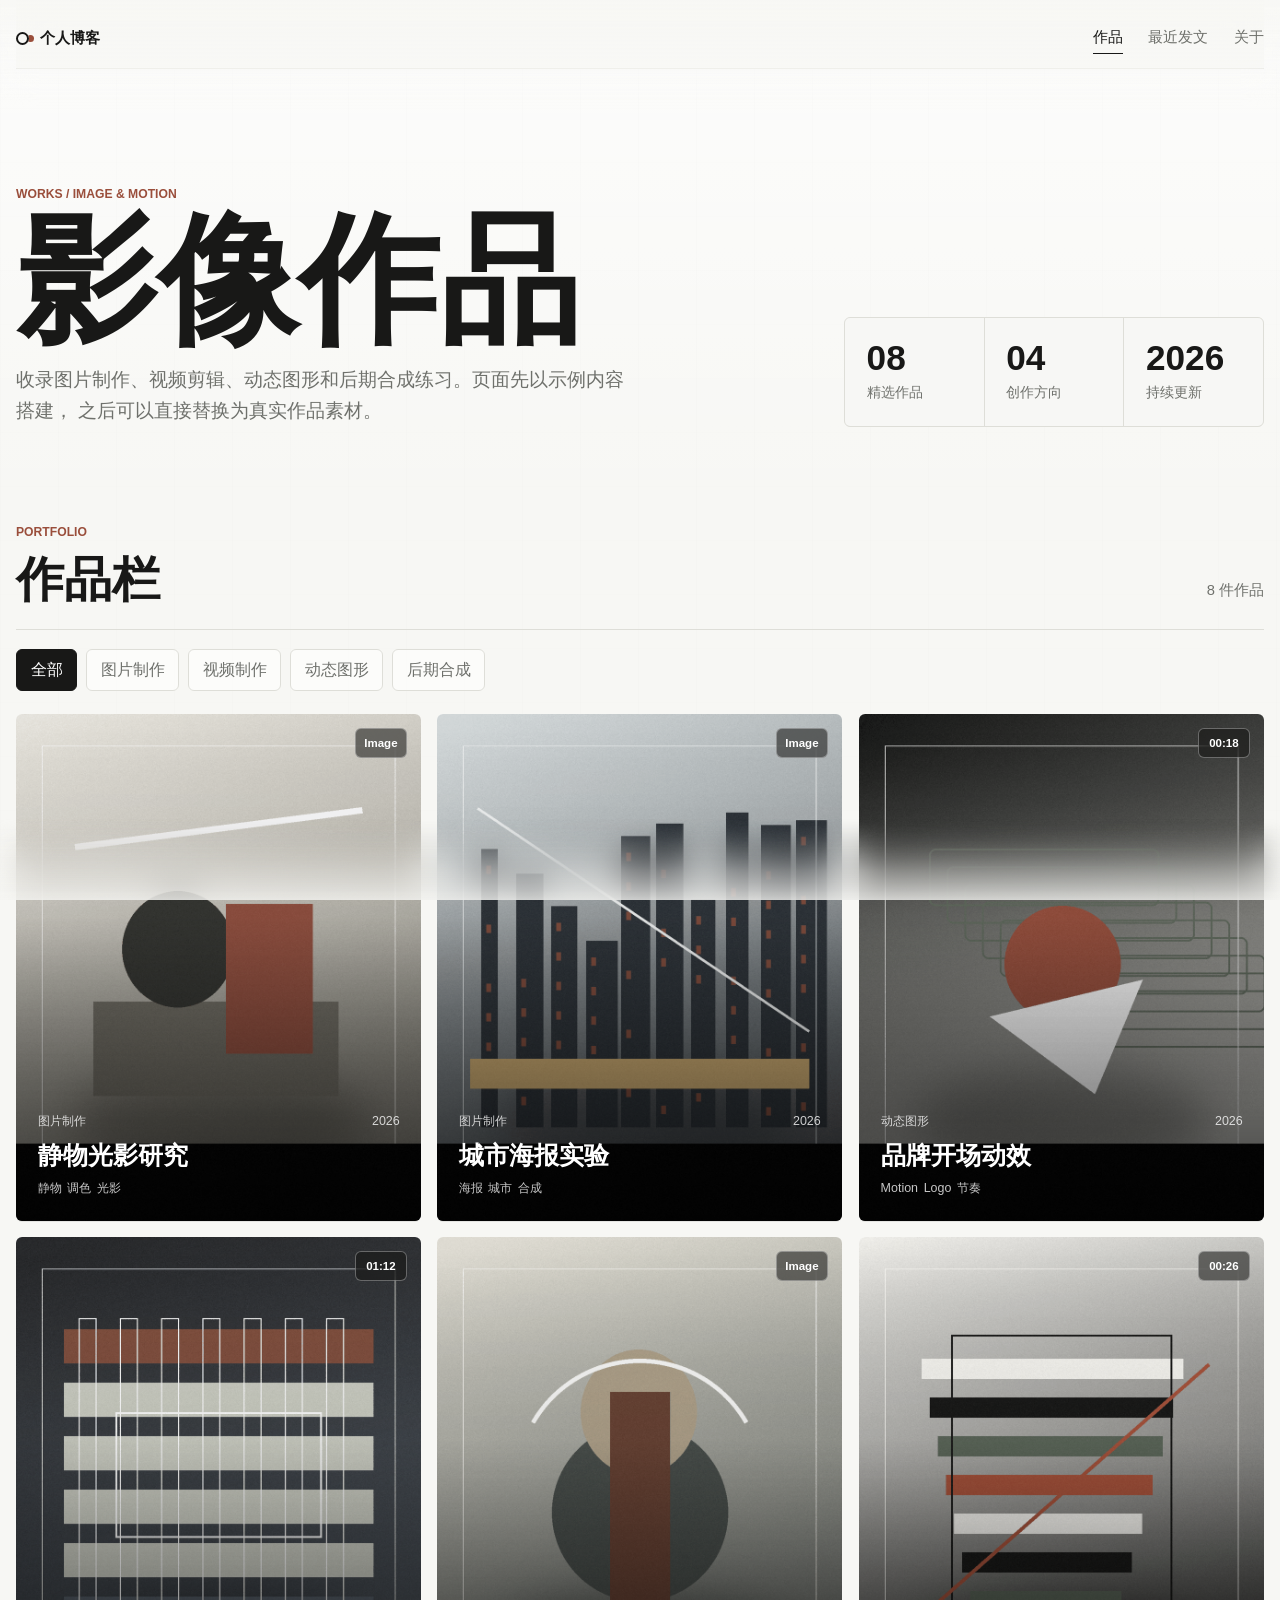
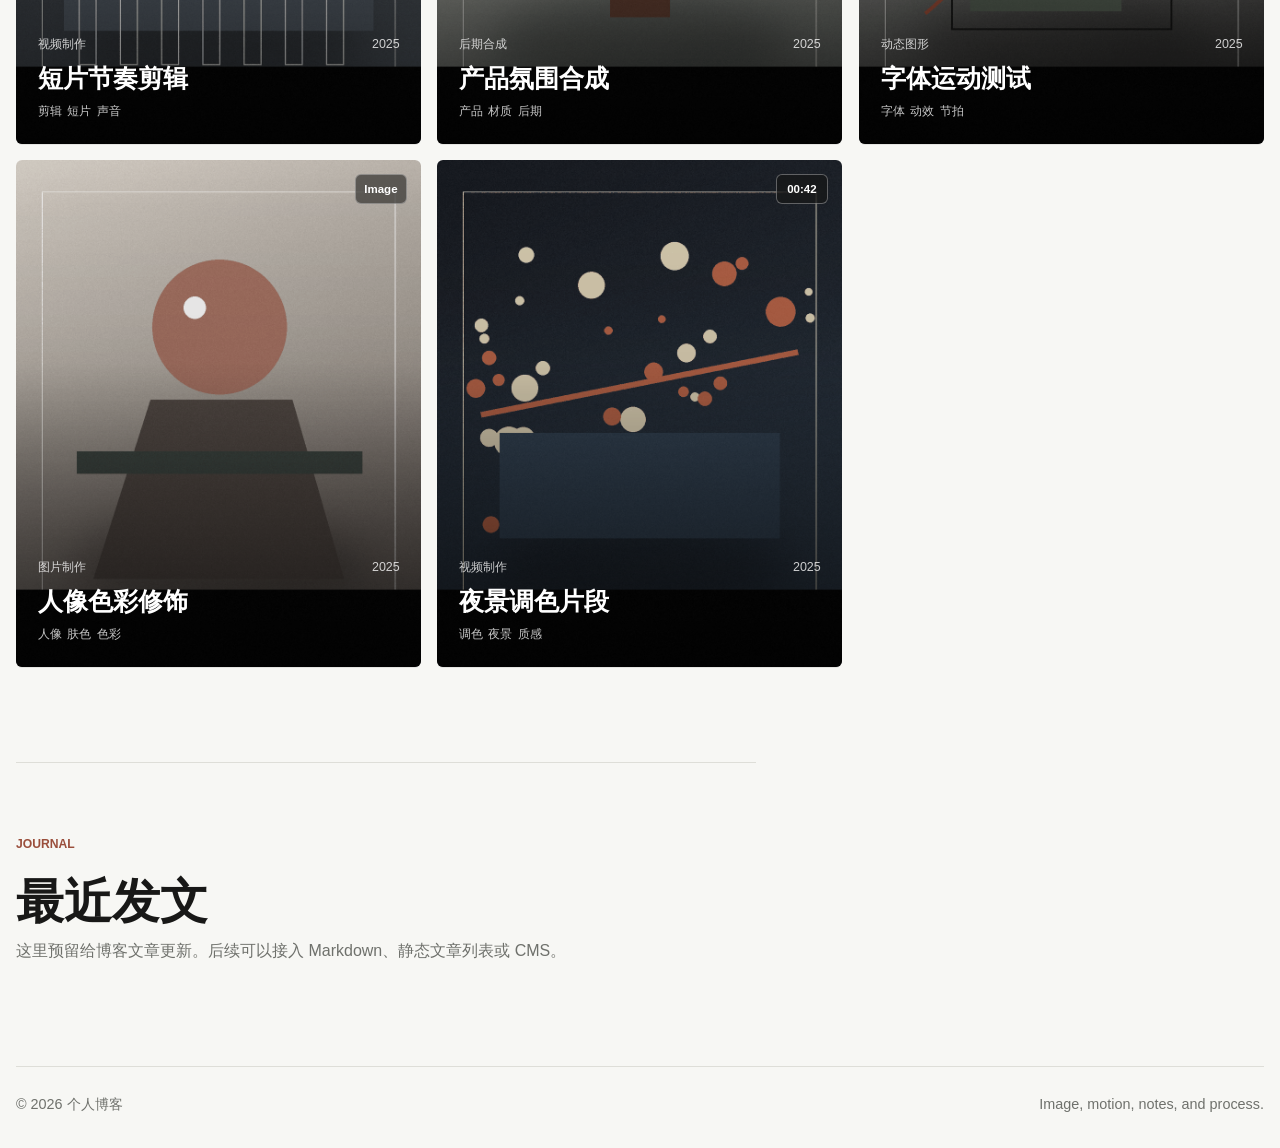
==== index.html @ 718652bf "Add files via upload Initial personal portfolio page" ====
<!doctype html>
<html lang="zh-CN">
  <head>
    <meta charset="utf-8">
    <meta name="viewport" content="width=device-width, initial-scale=1">
    <title>影像作品 | 个人博客</title>
    <meta
      name="description"
      content="个人博客作品栏，展示图片制作、视频制作、动态图形和后期合成作品。"
    >
    <link rel="icon" href="assets/favicon.png" type="image/png">
    <link rel="stylesheet" href="styles.css">
  </head>
  <body>
    <div class="texture-layer" aria-hidden="true"></div>
    <div class="gradual-blur gradual-blur-top" aria-hidden="true"></div>
    <div class="gradual-blur gradual-blur-bottom" aria-hidden="true"></div>

    <a class="skip-link" href="#works">跳到作品列表</a>

    <header class="site-header reveal">
      <a class="brand" href="#" aria-label="个人博客首页">
        <span class="brand-mark" aria-hidden="true"></span>
        <span>个人博客</span>
      </a>
      <nav class="site-nav" aria-label="主导航">
        <a href="#works" aria-current="page">作品</a>
        <a href="#recent">最近发文</a>
        <a href="#about">关于</a>
      </nav>
    </header>

    <main>
      <section class="intro reveal" aria-labelledby="page-title">
        <div class="intro-copy">
          <p class="eyebrow">Works / Image & Motion</p>
          <h1 id="page-title">影像作品</h1>
          <p class="intro-text">
            收录图片制作、视频剪辑、动态图形和后期合成练习。页面先以示例内容搭建，
            之后可以直接替换为真实作品素材。
          </p>
        </div>
        <dl class="intro-stats" aria-label="作品概览">
          <div>
            <dt>08</dt>
            <dd>精选作品</dd>
          </div>
          <div>
            <dt>04</dt>
            <dd>创作方向</dd>
          </div>
          <div>
            <dt>2026</dt>
            <dd>持续更新</dd>
          </div>
        </dl>
      </section>

      <section class="work-section reveal" aria-labelledby="work-section-title">
        <div class="section-head">
          <div>
            <p class="section-kicker">Portfolio</p>
            <h2 id="work-section-title">作品栏</h2>
          </div>
          <p id="result-count" class="result-count" aria-live="polite"></p>
        </div>

        <div class="filter-bar" id="filters" aria-label="作品分类"></div>

        <div class="works-grid" id="works" aria-label="作品列表"></div>
      </section>

      <section class="journal-preview reveal" id="recent" aria-labelledby="recent-title">
        <p class="section-kicker">Journal</p>
        <h2 id="recent-title">最近发文</h2>
        <p>这里预留给博客文章更新。后续可以接入 Markdown、静态文章列表或 CMS。</p>
      </section>
    </main>

    <footer class="site-footer reveal" id="about">
      <p>© 2026 个人博客</p>
      <p>Image, motion, notes, and process.</p>
    </footer>

    <div
      class="lightbox"
      id="lightbox"
      role="dialog"
      aria-modal="true"
      aria-labelledby="lightbox-title"
      hidden
    >
      <button class="icon-button lightbox-close" type="button" aria-label="关闭预览">
        <span aria-hidden="true">&times;</span>
      </button>
      <button class="icon-button lightbox-nav lightbox-prev" type="button" aria-label="上一件作品">
        <span aria-hidden="true">&#8249;</span>
      </button>
      <button class="icon-button lightbox-nav lightbox-next" type="button" aria-label="下一件作品">
        <span aria-hidden="true">&#8250;</span>
      </button>

      <div class="lightbox-panel" role="document">
        <div class="lightbox-media" id="lightbox-media"></div>
        <aside class="lightbox-details">
          <p class="lightbox-meta" id="lightbox-meta"></p>
          <h2 id="lightbox-title"></h2>
          <p id="lightbox-description"></p>
          <ul class="tag-list" id="lightbox-tags" aria-label="作品标签"></ul>
        </aside>
      </div>
    </div>

    <script src="script.js"></script>
  </body>
</html>
---- styles.css ----
:root {
  color-scheme: light;
  --bg: #f7f7f4;
  --surface: #ffffff;
  --ink: #181817;
  --muted: #6f716c;
  --line: #deded8;
  --accent: #9a4e3b;
  --accent-strong: #633526;
  --moss: #596556;
  --shadow: 0 24px 70px rgba(24, 24, 23, 0.14);
  --radius: 6px;
  --max-width: 1380px;
}

* {
  box-sizing: border-box;
}

html {
  scroll-behavior: smooth;
}

body {
  position: relative;
  min-width: 320px;
  margin: 0;
  background:
    linear-gradient(180deg, rgba(255, 255, 255, 0.72), rgba(255, 255, 255, 0) 32rem),
    var(--bg);
  color: var(--ink);
  font-family:
    "Inter", "Noto Sans SC", "PingFang SC", "Microsoft YaHei", Arial, sans-serif;
  font-size: 16px;
  line-height: 1.6;
  text-rendering: optimizeLegibility;
}

body.is-locked {
  overflow: hidden;
}

.texture-layer,
.gradual-blur {
  position: fixed;
  pointer-events: none;
}

.texture-layer {
  inset: 0;
  z-index: -1;
  opacity: 0.34;
  background:
    repeating-linear-gradient(90deg, rgba(24, 24, 23, 0.025) 0 1px, transparent 1px 58px),
    repeating-linear-gradient(180deg, rgba(24, 24, 23, 0.018) 0 1px, transparent 1px 54px);
}

.gradual-blur {
  left: 0;
  right: 0;
  z-index: 20;
  height: clamp(4rem, 12vh, 8rem);
  backdrop-filter: blur(16px) saturate(1.04);
}

.gradual-blur-top {
  top: 0;
  background: linear-gradient(180deg, rgba(247, 247, 244, 0.88), rgba(247, 247, 244, 0));
  -webkit-mask-image: linear-gradient(180deg, #000 0%, rgba(0, 0, 0, 0.92) 34%, transparent 100%);
  mask-image: linear-gradient(180deg, #000 0%, rgba(0, 0, 0, 0.92) 34%, transparent 100%);
}

.gradual-blur-bottom {
  bottom: 0;
  height: clamp(3rem, 9vh, 6rem);
  background: linear-gradient(0deg, rgba(247, 247, 244, 0.78), rgba(247, 247, 244, 0));
  -webkit-mask-image: linear-gradient(0deg, #000 0%, rgba(0, 0, 0, 0.76) 35%, transparent 100%);
  mask-image: linear-gradient(0deg, #000 0%, rgba(0, 0, 0, 0.76) 35%, transparent 100%);
}

img,
video {
  display: block;
  max-width: 100%;
}

button,
a {
  color: inherit;
}

button {
  font: inherit;
}

.skip-link {
  position: fixed;
  top: 1rem;
  left: 1rem;
  z-index: 30;
  padding: 0.5rem 0.75rem;
  background: var(--ink);
  color: #fff;
  text-decoration: none;
  transform: translateY(-140%);
  transition: transform 160ms ease;
}

.skip-link:focus {
  transform: translateY(0);
}

.site-header {
  position: sticky;
  top: 0;
  z-index: 25;
  display: flex;
  align-items: center;
  justify-content: space-between;
  width: min(100% - 32px, var(--max-width));
  margin: 0 auto;
  padding: 26px 0 18px;
  background: linear-gradient(180deg, rgba(247, 247, 244, 0.92), rgba(247, 247, 244, 0.72));
  backdrop-filter: blur(18px);
}

.brand,
.site-nav {
  display: flex;
  align-items: center;
}

.brand {
  gap: 0.7rem;
  color: var(--ink);
  font-size: 0.95rem;
  font-weight: 700;
  text-decoration: none;
}

.brand-mark {
  width: 13px;
  height: 13px;
  border: 2px solid var(--ink);
  border-radius: 50%;
  box-shadow: 8px 0 0 -3px var(--accent);
  animation: markPulse 5.5s ease-in-out infinite;
}

.site-nav {
  gap: clamp(0.7rem, 2vw, 1.6rem);
  color: var(--muted);
  font-size: 0.92rem;
}

.site-nav a {
  position: relative;
  text-decoration: none;
}

.site-nav a::after {
  position: absolute;
  right: 0;
  bottom: -0.28rem;
  left: 0;
  height: 1px;
  background: currentColor;
  content: "";
  opacity: 0;
  transform: scaleX(0.35);
  transition:
    opacity 160ms ease,
    transform 160ms ease;
}

.site-nav a:hover,
.site-nav a:focus-visible,
.site-nav a[aria-current="page"] {
  color: var(--ink);
}

.site-nav a:hover::after,
.site-nav a:focus-visible::after,
.site-nav a[aria-current="page"]::after {
  opacity: 1;
  transform: scaleX(1);
}

main {
  width: min(100% - 32px, var(--max-width));
  margin: 0 auto;
}

.intro {
  display: grid;
  grid-template-columns: minmax(0, 1fr) minmax(280px, 420px);
  gap: clamp(2rem, 6vw, 7rem);
  align-items: end;
  min-height: 34vh;
  padding: clamp(2.6rem, 9vw, 8rem) 0 clamp(2.4rem, 6vw, 5rem);
  border-top: 1px solid var(--line);
}

.intro-copy {
  transform: translateZ(0);
}

.intro h1 {
  animation: titleSettle 900ms cubic-bezier(0.2, 0.8, 0.2, 1) both;
}

.eyebrow,
.section-kicker {
  margin: 0 0 0.65rem;
  color: var(--accent);
  font-size: 0.76rem;
  font-weight: 800;
  letter-spacing: 0;
  text-transform: uppercase;
}

h1,
h2,
p {
  margin-top: 0;
}

h1 {
  max-width: 10ch;
  margin-bottom: 1rem;
  font-family:
    "Noto Serif SC", "Songti SC", "SimSun", Georgia, serif;
  font-size: clamp(3.8rem, 11vw, 9rem);
  font-weight: 600;
  line-height: 0.96;
  letter-spacing: 0;
}

h2 {
  margin-bottom: 0;
  font-size: clamp(1.65rem, 4vw, 3rem);
  font-weight: 650;
  line-height: 1.12;
  letter-spacing: 0;
}

.intro-text {
  max-width: 58ch;
  margin-bottom: 0;
  color: var(--muted);
  font-size: clamp(1rem, 1.6vw, 1.2rem);
}

.intro-stats {
  display: grid;
  grid-template-columns: repeat(3, minmax(0, 1fr));
  gap: 1px;
  margin: 0;
  overflow: hidden;
  border: 1px solid var(--line);
  border-radius: var(--radius);
  background: var(--line);
}

.intro-stats div {
  min-width: 0;
  padding: clamp(1rem, 2vw, 1.35rem);
  background: rgba(255, 255, 255, 0.76);
}

.intro-stats dt {
  color: var(--ink);
  font-size: clamp(1.45rem, 3vw, 2.2rem);
  font-weight: 720;
  line-height: 1;
}

.intro-stats dd {
  margin: 0.45rem 0 0;
  color: var(--muted);
  font-size: 0.86rem;
  white-space: nowrap;
}

.work-section {
  padding: 1.2rem 0 clamp(3rem, 8vw, 6rem);
}

.section-head {
  display: flex;
  align-items: end;
  justify-content: space-between;
  gap: 1.5rem;
  padding-bottom: 1.4rem;
  border-bottom: 1px solid var(--line);
}

.result-count {
  margin-bottom: 0.25rem;
  color: var(--muted);
  font-size: 0.92rem;
  white-space: nowrap;
}

.filter-bar {
  display: flex;
  flex-wrap: wrap;
  gap: 0.55rem;
  padding: 1.2rem 0 1.45rem;
}

.filter-button {
  min-height: 2.55rem;
  padding: 0.45rem 0.85rem;
  border: 1px solid var(--line);
  border-radius: var(--radius);
  background: rgba(255, 255, 255, 0.56);
  color: var(--muted);
  cursor: pointer;
  transition:
    background-color 160ms ease,
    border-color 160ms ease,
    color 160ms ease,
    transform 160ms ease,
    box-shadow 160ms ease;
}

.filter-button:hover,
.filter-button:focus-visible {
  border-color: rgba(154, 78, 59, 0.42);
  color: var(--ink);
  transform: translateY(-1px);
  box-shadow: 0 10px 24px rgba(24, 24, 23, 0.06);
}

.filter-button[aria-pressed="true"] {
  border-color: var(--ink);
  background: var(--ink);
  color: #fff;
}

.works-grid {
  display: grid;
  grid-template-columns: 1fr;
  gap: 16px;
}

.works-grid.is-filtering .work-card {
  animation: filterPulse 260ms ease both;
}

.work-card {
  position: relative;
  display: grid;
  min-width: 0;
  padding: 0;
  overflow: hidden;
  border: 0;
  border-radius: var(--radius);
  background: var(--surface);
  color: #fff;
  cursor: pointer;
  isolation: isolate;
  aspect-ratio: 4 / 5;
  box-shadow: 0 1px 0 rgba(24, 24, 23, 0.08);
  transform:
    perspective(1000px)
    rotateX(var(--tilt-x, 0deg))
    rotateY(var(--tilt-y, 0deg))
    translateY(var(--lift, 0));
  transform-style: preserve-3d;
  transition:
    box-shadow 240ms ease,
    transform 240ms ease,
    opacity 320ms ease,
    filter 320ms ease;
  will-change: transform;
}

.work-card::before {
  position: absolute;
  inset: 0;
  z-index: 2;
  background: radial-gradient(
    circle at var(--mx, 50%) var(--my, 50%),
    rgba(255, 255, 255, 0.32),
    rgba(255, 255, 255, 0.08) 18%,
    rgba(255, 255, 255, 0) 42%
  );
  content: "";
  opacity: 0;
  transition: opacity 180ms ease;
}

.work-card::after {
  position: absolute;
  inset: 0;
  z-index: 2;
  background:
    linear-gradient(180deg, rgba(0, 0, 0, 0) 40%, rgba(0, 0, 0, 0.74) 100%),
    linear-gradient(0deg, rgba(0, 0, 0, 0.16), rgba(0, 0, 0, 0));
  content: "";
  opacity: 0.82;
  transition: opacity 180ms ease;
}

.work-card img {
  width: 100%;
  height: 100%;
  object-fit: cover;
  transform: scale(1);
  transition: transform 420ms ease;
}

.work-card:hover img,
.work-card:focus-visible img {
  transform: scale(1.045);
}

.work-card:hover,
.work-card:focus-visible {
  --lift: -4px;
  box-shadow: 0 22px 54px rgba(24, 24, 23, 0.18);
}

.work-card:hover::before,
.work-card:focus-visible::before {
  opacity: 1;
}

.work-card:hover::after,
.work-card:focus-visible::after {
  opacity: 0.96;
}

.card-content {
  position: absolute;
  right: 0;
  bottom: 0;
  left: 0;
  z-index: 3;
  display: grid;
  gap: 0.55rem;
  padding: clamp(1rem, 2vw, 1.35rem);
  text-align: left;
  transform: translateZ(46px);
}

.card-row {
  display: flex;
  align-items: center;
  justify-content: space-between;
  gap: 0.75rem;
  color: rgba(255, 255, 255, 0.78);
  font-size: 0.78rem;
}

.card-title {
  margin: 0;
  font-size: clamp(1.18rem, 2vw, 1.55rem);
  font-weight: 700;
  line-height: 1.18;
}

.card-tags {
  display: flex;
  flex-wrap: wrap;
  gap: 0.35rem;
  margin: 0;
  padding: 0;
  color: rgba(255, 255, 255, 0.78);
  font-size: 0.78rem;
  list-style: none;
}

.media-badge {
  position: absolute;
  top: 0.9rem;
  right: 0.9rem;
  z-index: 4;
  min-width: 3.25rem;
  padding: 0.28rem 0.48rem;
  border: 1px solid rgba(255, 255, 255, 0.32);
  border-radius: var(--radius);
  background: rgba(20, 20, 18, 0.56);
  color: #fff;
  font-size: 0.72rem;
  font-weight: 700;
  text-align: center;
  backdrop-filter: blur(12px);
  transform: translateZ(60px);
}

.journal-preview {
  display: grid;
  gap: 0.6rem;
  max-width: 740px;
  padding: clamp(2.4rem, 6vw, 4.5rem) 0 clamp(3.2rem, 8vw, 7rem);
  border-top: 1px solid var(--line);
}

.journal-preview p:last-child {
  margin-bottom: 0;
  color: var(--muted);
}

.site-footer {
  display: flex;
  justify-content: space-between;
  gap: 1rem;
  width: min(100% - 32px, var(--max-width));
  margin: 0 auto;
  padding: 1.6rem 0 2rem;
  border-top: 1px solid var(--line);
  color: var(--muted);
  font-size: 0.9rem;
}

.site-footer p {
  margin-bottom: 0;
}

.lightbox {
  position: fixed;
  inset: 0;
  z-index: 50;
  display: grid;
  place-items: center;
  padding: clamp(0.8rem, 3vw, 2rem);
  background: rgba(10, 10, 9, 0.82);
  backdrop-filter: blur(18px);
  animation: lightboxFade 220ms ease both;
}

.lightbox[hidden] {
  display: none;
}

.lightbox-panel {
  display: grid;
  grid-template-columns: minmax(0, 1fr) minmax(280px, 360px);
  width: min(100%, 1180px);
  max-height: min(760px, calc(100vh - 4rem));
  overflow: hidden;
  border-radius: var(--radius);
  background: #10100f;
  box-shadow: var(--shadow);
  animation: lightboxPanel 320ms cubic-bezier(0.2, 0.8, 0.2, 1) both;
}

.lightbox-media {
  position: relative;
  display: grid;
  min-height: 360px;
  background: #050505;
}

.lightbox-media img,
.lightbox-media video {
  width: 100%;
  height: 100%;
  max-height: min(760px, calc(100vh - 4rem));
  object-fit: contain;
}

.video-placeholder {
  position: relative;
  display: grid;
}

.video-placeholder img {
  filter: saturate(0.82) brightness(0.75);
}

.video-placeholder span {
  position: absolute;
  left: 50%;
  top: 50%;
  z-index: 2;
  min-width: min(82%, 18rem);
  padding: 0.8rem 1rem;
  border: 1px solid rgba(255, 255, 255, 0.24);
  border-radius: var(--radius);
  background: rgba(10, 10, 9, 0.72);
  color: #fff;
  font-weight: 700;
  text-align: center;
  transform: translate(-50%, -50%);
  backdrop-filter: blur(14px);
}

.lightbox-details {
  display: flex;
  flex-direction: column;
  justify-content: end;
  min-width: 0;
  padding: clamp(1.3rem, 3vw, 2rem);
  background: #f5f4ef;
  color: var(--ink);
}

.lightbox-meta {
  margin-bottom: 0.75rem;
  color: var(--accent);
  font-size: 0.78rem;
  font-weight: 800;
  text-transform: uppercase;
}

.lightbox-details h2 {
  margin-bottom: 1rem;
  font-size: clamp(1.7rem, 4vw, 2.8rem);
}

.lightbox-details p {
  color: var(--muted);
}

.tag-list {
  display: flex;
  flex-wrap: wrap;
  gap: 0.45rem;
  margin: 1.2rem 0 0;
  padding: 0;
  list-style: none;
}

.tag-list li {
  padding: 0.28rem 0.5rem;
  border: 1px solid var(--line);
  border-radius: var(--radius);
  color: var(--moss);
  font-size: 0.78rem;
  font-weight: 700;
}

.icon-button {
  position: absolute;
  z-index: 60;
  display: grid;
  place-items: center;
  width: 2.75rem;
  height: 2.75rem;
  border: 1px solid rgba(255, 255, 255, 0.24);
  border-radius: 50%;
  background: rgba(255, 255, 255, 0.12);
  color: #fff;
  cursor: pointer;
  line-height: 1;
  backdrop-filter: blur(14px);
  transition:
    background-color 160ms ease,
    transform 160ms ease;
}

.icon-button:hover,
.icon-button:focus-visible {
  background: rgba(255, 255, 255, 0.22);
  transform: translateY(-1px);
}

.lightbox-close {
  top: clamp(0.8rem, 3vw, 2rem);
  right: clamp(0.8rem, 3vw, 2rem);
  font-size: 1.5rem;
}

.lightbox-nav {
  top: 50%;
  font-size: 2rem;
  transform: translateY(-50%);
}

.lightbox-nav:hover,
.lightbox-nav:focus-visible {
  transform: translateY(calc(-50% - 1px));
}

.lightbox-prev {
  left: clamp(0.8rem, 3vw, 2rem);
}

.lightbox-next {
  right: clamp(0.8rem, 3vw, 2rem);
}

:focus-visible {
  outline: 2px solid var(--accent);
  outline-offset: 3px;
}

body.animations-ready .reveal {
  opacity: 0;
  filter: blur(14px);
  transform: translateY(26px);
  transition:
    opacity 700ms ease,
    filter 700ms ease,
    transform 700ms cubic-bezier(0.2, 0.8, 0.2, 1);
}

body.animations-ready .reveal.is-visible {
  opacity: 1;
  filter: blur(0);
  transform: translateY(0);
}

.work-card.is-visible {
  animation: cardReveal 560ms cubic-bezier(0.2, 0.8, 0.2, 1) both;
  animation-delay: calc(var(--order, 0) * 55ms);
}

@keyframes markPulse {
  0%,
  100% {
    box-shadow: 8px 0 0 -3px var(--accent);
  }

  50% {
    box-shadow: 8px 0 0 -2px var(--accent), 0 0 0 7px rgba(154, 78, 59, 0.08);
  }
}

@keyframes titleSettle {
  from {
    opacity: 0;
    filter: blur(12px);
    transform: translateY(18px);
  }

  to {
    opacity: 1;
    filter: blur(0);
    transform: translateY(0);
  }
}

@keyframes cardReveal {
  from {
    opacity: 0;
    filter: blur(12px);
  }

  to {
    opacity: 1;
    filter: blur(0);
  }
}

@keyframes filterPulse {
  from {
    opacity: 0;
    filter: blur(10px);
  }

  to {
    opacity: 1;
    filter: blur(0);
  }
}

@keyframes lightboxFade {
  from {
    opacity: 0;
  }

  to {
    opacity: 1;
  }
}

@keyframes lightboxPanel {
  from {
    opacity: 0;
    filter: blur(16px);
    transform: translateY(18px) scale(0.985);
  }

  to {
    opacity: 1;
    filter: blur(0);
    transform: translateY(0) scale(1);
  }
}

@media (min-width: 720px) {
  .works-grid {
    grid-template-columns: repeat(2, minmax(0, 1fr));
  }
}

@media (min-width: 1080px) {
  .works-grid {
    grid-template-columns: repeat(3, minmax(0, 1fr));
  }
}

@media (min-width: 1320px) {
  .works-grid {
    grid-template-columns: repeat(4, minmax(0, 1fr));
  }
}

@media (max-width: 860px) {
  .site-header,
  .site-footer {
    align-items: flex-start;
    flex-direction: column;
  }

  .intro {
    grid-template-columns: 1fr;
    min-height: 0;
  }

  .intro-stats {
    max-width: 100%;
  }

  .section-head {
    align-items: flex-start;
    flex-direction: column;
  }

  .result-count {
    white-space: normal;
  }

  .lightbox-panel {
    grid-template-columns: 1fr;
    max-height: calc(100vh - 5rem);
    overflow: auto;
  }

  .lightbox-media {
    min-height: 280px;
    max-height: 55vh;
  }

  .lightbox-media img,
  .lightbox-media video {
    max-height: 55vh;
  }

  .lightbox-details {
    justify-content: start;
  }

  .lightbox-nav {
    top: auto;
    bottom: 1rem;
    transform: none;
  }

  .lightbox-nav:hover,
  .lightbox-nav:focus-visible {
    transform: translateY(-1px);
  }
}

@media (max-width: 540px) {
  .site-header {
    gap: 1rem;
    padding-top: 18px;
  }

  .site-nav {
    width: 100%;
    justify-content: space-between;
  }

  .intro {
    padding-top: 2rem;
  }

  h1 {
    font-size: clamp(3.15rem, 19vw, 4.6rem);
  }

  .intro-stats {
    grid-template-columns: 1fr;
  }

  .intro-stats dd {
    white-space: normal;
  }

  .filter-button {
    flex: 1 1 calc(50% - 0.55rem);
  }

  .card-title {
    font-size: 1.25rem;
  }

  .lightbox {
    padding: 0.7rem;
  }

  .lightbox-close {
    top: 0.7rem;
    right: 0.7rem;
  }

  .icon-button {
    width: 2.45rem;
    height: 2.45rem;
  }
}

@media (prefers-reduced-motion: reduce) {
  *,
  *::before,
  *::after {
    scroll-behavior: auto !important;
    transition-duration: 0.01ms !important;
    animation-duration: 0.01ms !important;
    animation-iteration-count: 1 !important;
  }
}
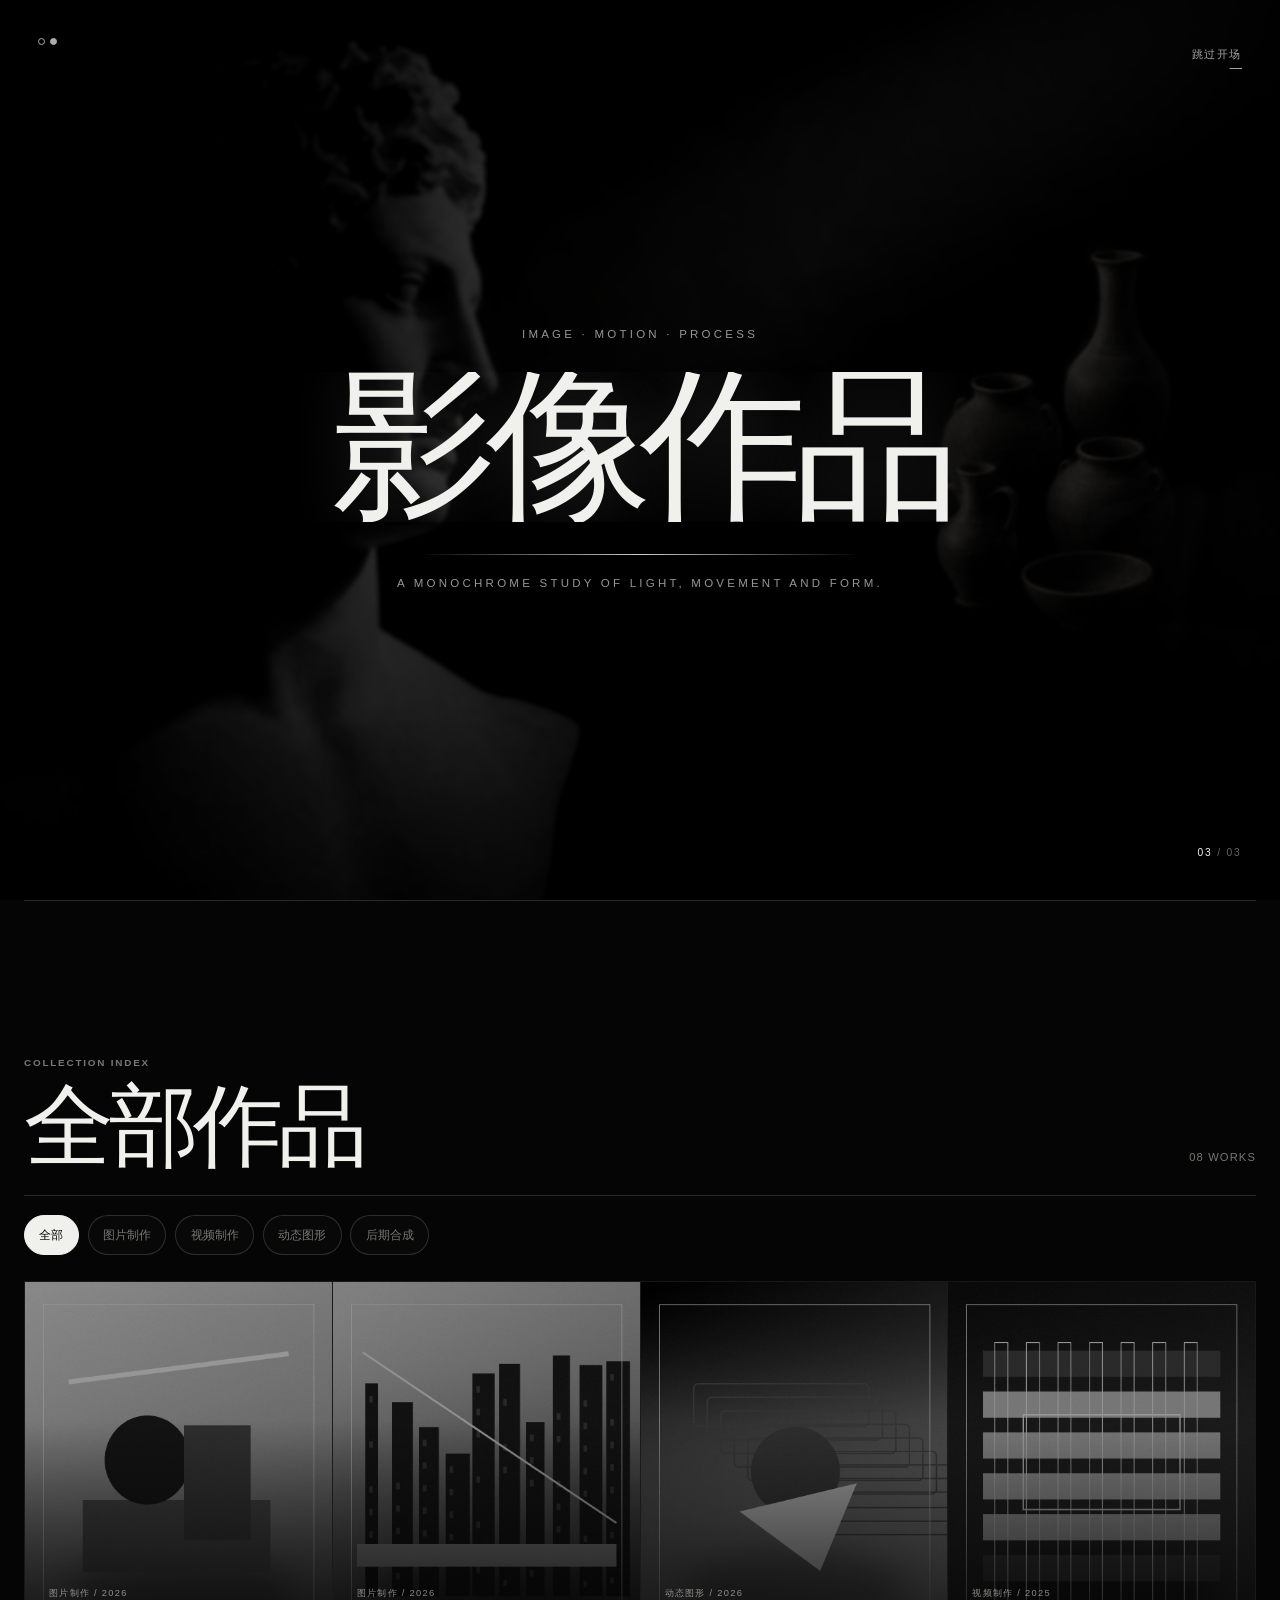
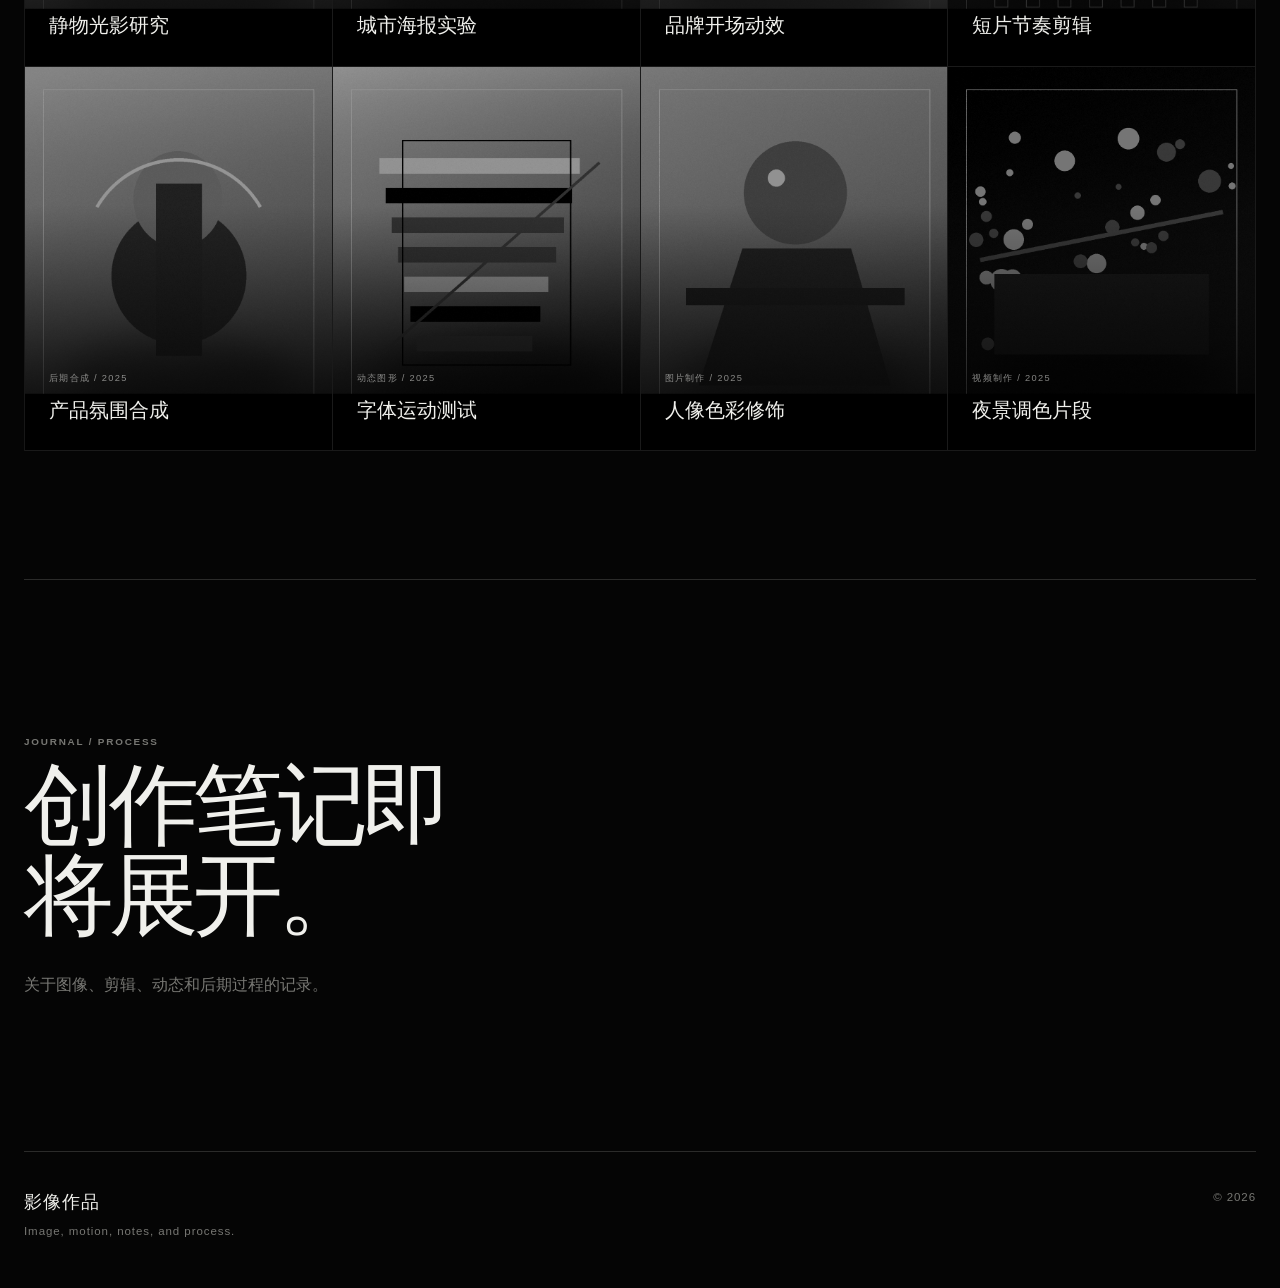
==== commit f72df113: "Update personal portfolio experience" ====
--- a/index.html
+++ b/index.html
@@ -3,83 +3,103 @@
   <head>
     <meta charset="utf-8">
     <meta name="viewport" content="width=device-width, initial-scale=1">
-    <title>影像作品 | 个人博客</title>
+    <meta name="theme-color" content="#050505">
+    <title>影像作品 | 黑白光影画廊</title>
     <meta
       name="description"
-      content="个人博客作品栏，展示图片制作、视频制作、动态图形和后期合成作品。"
+      content="个人影像作品画廊，展示图片制作、视频制作、动态图形和后期合成作品。"
     >
     <link rel="icon" href="assets/favicon.png" type="image/png">
-    <link rel="stylesheet" href="styles.css">
+    <link rel="stylesheet" href="styles.css?v=20260629g">
   </head>
-  <body>
-    <div class="texture-layer" aria-hidden="true"></div>
-    <div class="gradual-blur gradual-blur-top" aria-hidden="true"></div>
-    <div class="gradual-blur gradual-blur-bottom" aria-hidden="true"></div>
+  <body class="intro-running">
+    <a class="skip-link" href="#gallery">跳到作品画廊</a>
 
-    <a class="skip-link" href="#works">跳到作品列表</a>
+    <canvas class="light-field" id="light-canvas" aria-hidden="true"></canvas>
+    <div class="light-fallback" aria-hidden="true"></div>
+    <div class="vignette" aria-hidden="true"></div>
+    <div class="film-grain" aria-hidden="true"></div>
 
-    <header class="site-header reveal">
-      <a class="brand" href="#" aria-label="个人博客首页">
-        <span class="brand-mark" aria-hidden="true"></span>
-        <span>个人博客</span>
+    <div class="cinematic-intro" id="cinematic-intro" aria-label="影像作品开场">
+      <button class="intro-skip" id="intro-skip" type="button">跳过开场</button>
+      <div class="intro-artwork" aria-hidden="true">
+        <figure class="sculpture-shot sculpture-wide">
+          <img src="assets/intro-plaster-gallery.png" alt="">
+        </figure>
+        <figure class="pottery-sketch-shot">
+          <img src="assets/intro-pottery-sketch.png" alt="">
+        </figure>
+        <div class="intro-light-sweep"></div>
+        <p class="intro-shot-label">Light study / Plaster / 01</p>
+      </div>
+      <div class="intro-mark" aria-hidden="true">
+        <span></span>
+        <span></span>
+      </div>
+      <div class="intro-copy">
+        <p class="intro-overline">Image · Motion · Process</p>
+        <h1>
+          <span>影像</span>
+          <span>作品</span>
+        </h1>
+        <div class="intro-rule" aria-hidden="true"></div>
+        <p class="intro-caption">A monochrome study of light, movement and form.</p>
+      </div>
+      <p class="intro-count" aria-hidden="true"><span id="intro-count-current">01</span> / 03</p>
+    </div>
+
+    <header class="site-header">
+      <a class="brand" href="#gallery" aria-label="影像作品首页">
+        <span>IMAGE / MOTION</span>
       </a>
       <nav class="site-nav" aria-label="主导航">
-        <a href="#works" aria-current="page">作品</a>
-        <a href="#recent">最近发文</a>
+        <a href="#gallery">画廊</a>
+        <a href="#archive">作品索引</a>
         <a href="#about">关于</a>
       </nav>
+      <button class="replay-button" id="replay-intro" type="button">重播开场</button>
     </header>
 
     <main>
-      <section class="intro reveal" aria-labelledby="page-title">
-        <div class="intro-copy">
-          <p class="eyebrow">Works / Image & Motion</p>
-          <h1 id="page-title">影像作品</h1>
-          <p class="intro-text">
-            收录图片制作、视频剪辑、动态图形和后期合成练习。页面先以示例内容搭建，
-            之后可以直接替换为真实作品素材。
-          </p>
+      <section class="gallery-hero" id="gallery" aria-labelledby="gallery-title">
+        <div class="gallery-heading">
+          <p>Selected works · 2025—2026</p>
+          <h2 id="gallery-title">光落下的地方，<br>作品开始显影。</h2>
+          <span>Scroll to explore</span>
         </div>
-        <dl class="intro-stats" aria-label="作品概览">
-          <div>
-            <dt>08</dt>
-            <dd>精选作品</dd>
-          </div>
-          <div>
-            <dt>04</dt>
-            <dd>创作方向</dd>
-          </div>
-          <div>
-            <dt>2026</dt>
-            <dd>持续更新</dd>
-          </div>
-        </dl>
+        <div class="gallery-stage" id="works" aria-label="精选作品画廊"></div>
+        <div class="gallery-footnote" aria-hidden="true">
+          <span>08 selected studies</span>
+          <span>Shanghai · CN</span>
+          <span>2026</span>
+        </div>
       </section>
 
-      <section class="work-section reveal" aria-labelledby="work-section-title">
-        <div class="section-head">
+      <section class="archive-section" id="archive" aria-labelledby="archive-title">
+        <div class="archive-head">
           <div>
-            <p class="section-kicker">Portfolio</p>
-            <h2 id="work-section-title">作品栏</h2>
+            <p class="section-kicker">Collection index</p>
+            <h2 id="archive-title">全部作品</h2>
           </div>
           <p id="result-count" class="result-count" aria-live="polite"></p>
         </div>
-
         <div class="filter-bar" id="filters" aria-label="作品分类"></div>
-
-        <div class="works-grid" id="works" aria-label="作品列表"></div>
+        <div class="archive-grid" id="archive-grid" aria-label="作品索引"></div>
       </section>
 
-      <section class="journal-preview reveal" id="recent" aria-labelledby="recent-title">
-        <p class="section-kicker">Journal</p>
-        <h2 id="recent-title">最近发文</h2>
-        <p>这里预留给博客文章更新。后续可以接入 Markdown、静态文章列表或 CMS。</p>
+      <section class="journal-preview" id="recent" aria-labelledby="recent-title">
+        <p class="section-kicker">Journal / Process</p>
+        <h2 id="recent-title">创作笔记即将展开。</h2>
+        <p>关于图像、剪辑、动态和后期过程的记录。</p>
       </section>
     </main>
 
-    <footer class="site-footer reveal" id="about">
-      <p>© 2026 个人博客</p>
-      <p>Image, motion, notes, and process.</p>
+    <footer class="site-footer" id="about">
+      <div>
+        <p class="footer-title">影像作品</p>
+        <p>Image, motion, notes, and process.</p>
+      </div>
+      <p>© 2026</p>
     </footer>
 
     <div
@@ -111,6 +131,6 @@
       </div>
     </div>
 
-    <script src="script.js"></script>
+    <script src="script.js?v=20260629f"></script>
   </body>
 </html>
--- a/styles.css
+++ b/styles.css
@@ -1,16 +1,18 @@
 :root {
-  color-scheme: light;
-  --bg: #f7f7f4;
-  --surface: #ffffff;
-  --ink: #181817;
-  --muted: #6f716c;
-  --line: #deded8;
-  --accent: #9a4e3b;
-  --accent-strong: #633526;
-  --moss: #596556;
-  --shadow: 0 24px 70px rgba(24, 24, 23, 0.14);
-  --radius: 6px;
-  --max-width: 1380px;
+  color-scheme: dark;
+  --black: #050505;
+  --black-soft: #0a0a0a;
+  --panel: #101010;
+  --white: #f0f0ec;
+  --paper: #d8d7d0;
+  --silver: #a8a8a3;
+  --muted: #777773;
+  --line: rgba(240, 240, 236, 0.16);
+  --fine-line: rgba(240, 240, 236, 0.08);
+  --max-width: 1540px;
+  --ease-cinema: cubic-bezier(0.16, 1, 0.3, 1);
+  --px: 0;
+  --py: 0;
 }
 
 * {
@@ -18,70 +20,25 @@
 }
 
 html {
+  background: var(--black);
   scroll-behavior: smooth;
 }
 
 body {
-  position: relative;
   min-width: 320px;
   margin: 0;
-  background:
-    linear-gradient(180deg, rgba(255, 255, 255, 0.72), rgba(255, 255, 255, 0) 32rem),
-    var(--bg);
-  color: var(--ink);
-  font-family:
-    "Inter", "Noto Sans SC", "PingFang SC", "Microsoft YaHei", Arial, sans-serif;
+  overflow-x: hidden;
+  background: var(--black);
+  color: var(--white);
+  font-family: "Inter", "Noto Sans SC", "PingFang SC", "Microsoft YaHei", Arial, sans-serif;
   font-size: 16px;
   line-height: 1.6;
   text-rendering: optimizeLegibility;
 }
 
+body.intro-running,
 body.is-locked {
   overflow: hidden;
-}
-
-.texture-layer,
-.gradual-blur {
-  position: fixed;
-  pointer-events: none;
-}
-
-.texture-layer {
-  inset: 0;
-  z-index: -1;
-  opacity: 0.34;
-  background:
-    repeating-linear-gradient(90deg, rgba(24, 24, 23, 0.025) 0 1px, transparent 1px 58px),
-    repeating-linear-gradient(180deg, rgba(24, 24, 23, 0.018) 0 1px, transparent 1px 54px);
-}
-
-.gradual-blur {
-  left: 0;
-  right: 0;
-  z-index: 20;
-  height: clamp(4rem, 12vh, 8rem);
-  backdrop-filter: blur(16px) saturate(1.04);
-}
-
-.gradual-blur-top {
-  top: 0;
-  background: linear-gradient(180deg, rgba(247, 247, 244, 0.88), rgba(247, 247, 244, 0));
-  -webkit-mask-image: linear-gradient(180deg, #000 0%, rgba(0, 0, 0, 0.92) 34%, transparent 100%);
-  mask-image: linear-gradient(180deg, #000 0%, rgba(0, 0, 0, 0.92) 34%, transparent 100%);
-}
-
-.gradual-blur-bottom {
-  bottom: 0;
-  height: clamp(3rem, 9vh, 6rem);
-  background: linear-gradient(0deg, rgba(247, 247, 244, 0.78), rgba(247, 247, 244, 0));
-  -webkit-mask-image: linear-gradient(0deg, #000 0%, rgba(0, 0, 0, 0.76) 35%, transparent 100%);
-  mask-image: linear-gradient(0deg, #000 0%, rgba(0, 0, 0, 0.76) 35%, transparent 100%);
-}
-
-img,
-video {
-  display: block;
-  max-width: 100%;
 }
 
 button,
@@ -91,18 +48,76 @@
 
 button {
   font: inherit;
+}
+
+img,
+video,
+canvas {
+  display: block;
+}
+
+.light-field,
+.light-fallback,
+.vignette,
+.film-grain {
+  position: fixed;
+  inset: 0;
+  pointer-events: none;
+}
+
+.light-field {
+  z-index: 0;
+  width: 100%;
+  height: 100%;
+  opacity: 0.7;
+  transition: opacity 1.2s ease;
+}
+
+.intro-running .light-field {
+  opacity: 1;
+}
+
+.light-fallback {
+  z-index: 0;
+  background:
+    linear-gradient(90deg, rgba(0, 0, 0, 0.82), transparent 48%, rgba(0, 0, 0, 0.72)),
+    url("assets/intro-plaster-gallery.png") center / cover no-repeat;
+  filter: grayscale(1) contrast(1.35) brightness(0.38) blur(6px);
+  opacity: 0;
+  transform: scale(1.04);
+}
+
+.no-webgl .light-fallback {
+  opacity: 0.62;
+}
+
+.vignette {
+  z-index: 1;
+  background:
+    radial-gradient(circle at 50% 44%, transparent 15%, rgba(0, 0, 0, 0.36) 66%, rgba(0, 0, 0, 0.9) 110%),
+    linear-gradient(180deg, rgba(0, 0, 0, 0.24), transparent 35%, rgba(0, 0, 0, 0.56));
+}
+
+.film-grain {
+  z-index: 2;
+  opacity: 0.11;
+  background-image:
+    repeating-radial-gradient(circle at 17% 38%, rgba(255, 255, 255, 0.55) 0 0.35px, transparent 0.7px 3px),
+    repeating-radial-gradient(circle at 73% 61%, rgba(255, 255, 255, 0.35) 0 0.25px, transparent 0.6px 2.4px);
+  background-size: 5px 5px, 7px 7px;
+  mix-blend-mode: soft-light;
 }
 
 .skip-link {
   position: fixed;
   top: 1rem;
   left: 1rem;
-  z-index: 30;
-  padding: 0.5rem 0.75rem;
-  background: var(--ink);
-  color: #fff;
+  z-index: 200;
+  padding: 0.55rem 0.8rem;
+  background: var(--white);
+  color: var(--black);
   text-decoration: none;
-  transform: translateY(-140%);
+  transform: translateY(-160%);
   transition: transform 160ms ease;
 }
 
@@ -110,425 +125,923 @@
   transform: translateY(0);
 }
 
+.cinematic-intro {
+  position: fixed;
+  inset: 0;
+  z-index: 100;
+  display: grid;
+  place-items: center;
+  overflow: hidden;
+  background: rgba(0, 0, 0, 0.46);
+  transition:
+    opacity 1100ms linear,
+    visibility 1100ms,
+    background-color 1200ms ease;
+}
+
+.intro-artwork {
+  position: absolute;
+  inset: 0;
+  z-index: 0;
+  overflow: hidden;
+  background: #000;
+  opacity: 1;
+  transition: opacity 850ms var(--ease-cinema);
+}
+
+.intro-artwork::after {
+  position: absolute;
+  inset: 0;
+  background:
+    radial-gradient(circle at 38% 48%, transparent 0 18%, rgba(0, 0, 0, 0.2) 46%, rgba(0, 0, 0, 0.9) 100%),
+    linear-gradient(90deg, rgba(0, 0, 0, 0.38), transparent 36%, rgba(0, 0, 0, 0.28));
+  content: "";
+}
+
+.sculpture-shot {
+  position: absolute;
+  inset: -4%;
+  margin: 0;
+  opacity: 0;
+  filter: contrast(1.18) brightness(0.52) blur(10px);
+  transform: scale(1.1);
+  transition:
+    opacity 850ms ease,
+    filter 1.1s ease,
+    transform 2.6s var(--ease-cinema),
+    clip-path 900ms var(--ease-cinema);
+}
+
+.sculpture-shot img {
+  width: 100%;
+  height: 100%;
+  object-fit: cover;
+}
+
+.sculpture-wide {
+  clip-path: inset(0 0 0 0);
+}
+
+.pottery-sketch-shot {
+  position: absolute;
+  top: 10%;
+  right: 6%;
+  z-index: 1;
+  width: clamp(260px, 25vw, 580px);
+  height: 78%;
+  margin: 0;
+  opacity: 0;
+  filter: contrast(1.2) brightness(0.18) blur(8px);
+  mix-blend-mode: screen;
+  transform: translate3d(5vw, 2vh, 0) scale(0.92) rotate(1.5deg);
+  transition:
+    opacity 1s ease,
+    filter 1.25s ease,
+    transform 1.6s var(--ease-cinema);
+  -webkit-mask-image: radial-gradient(ellipse at center, #000 48%, transparent 84%);
+  mask-image: radial-gradient(ellipse at center, #000 48%, transparent 84%);
+}
+
+.pottery-sketch-shot img {
+  width: 100%;
+  height: 100%;
+  object-fit: contain;
+}
+
+.intro-light .sculpture-wide,
+.intro-detail .sculpture-wide,
+.intro-title .sculpture-wide {
+  opacity: 0.78;
+  filter: contrast(1.22) brightness(0.62) blur(0);
+  transform: scale(1.035) translate3d(-1.5vw, 0, 0);
+}
+
+.intro-detail .sculpture-wide {
+  opacity: 0.38;
+  filter: contrast(1.3) brightness(0.3) blur(2.5px);
+  transform: scale(1.09) translate3d(-3vw, 0, 0);
+}
+
+.intro-detail .pottery-sketch-shot {
+  opacity: 0.66;
+  filter: contrast(1.32) brightness(0.92) blur(0);
+  transform: translate3d(0, 0, 0) scale(1) rotate(0);
+}
+
+.intro-title .sculpture-wide {
+  opacity: 0.44;
+  filter: contrast(1.25) brightness(0.4) blur(2px);
+  transform: scale(1.12) translate3d(-4vw, 0, 0);
+}
+
+.intro-title .pottery-sketch-shot {
+  opacity: 0.26;
+  filter: contrast(1.28) brightness(0.62) blur(1px);
+  transform: translate3d(1vw, 0, 0) scale(1.03) rotate(-0.5deg);
+}
+
+.intro-gallery .sculpture-shot {
+  opacity: 0;
+  filter: contrast(1.2) brightness(0.2) blur(14px);
+  transform: scale(1.2);
+}
+
+.intro-gallery .pottery-sketch-shot {
+  opacity: 0;
+  filter: contrast(1.15) brightness(0.3) blur(10px);
+  transform: translate3d(3vw, 0, 0) scale(1.08);
+}
+
+.intro-gallery .intro-artwork {
+  opacity: 0;
+}
+
+.intro-gallery .cinematic-intro {
+  background: rgba(0, 0, 0, 0.08);
+}
+
+.intro-light-sweep {
+  position: absolute;
+  top: -20%;
+  bottom: -20%;
+  left: -52vw;
+  z-index: 2;
+  width: 32vw;
+  opacity: 0;
+  background: linear-gradient(90deg, transparent, rgba(255, 255, 255, 0.13), rgba(255, 255, 255, 0.28), transparent);
+  filter: blur(22px);
+  mix-blend-mode: screen;
+  transform: skewX(-16deg);
+  transition:
+    left 3.8s cubic-bezier(0.2, 0.74, 0.2, 1),
+    opacity 500ms ease;
+}
+
+.intro-light .intro-light-sweep,
+.intro-detail .intro-light-sweep {
+  left: 122vw;
+  opacity: 1;
+}
+
+.intro-shot-label {
+  position: absolute;
+  bottom: clamp(1.2rem, 3vw, 2.5rem);
+  left: clamp(1.2rem, 3vw, 2.5rem);
+  z-index: 3;
+  margin: 0;
+  color: rgba(240, 240, 236, 0.5);
+  font-size: 0.58rem;
+  letter-spacing: 0.2em;
+  text-transform: uppercase;
+  opacity: 0;
+  transform: translateY(8px);
+  transition: opacity 700ms ease, transform 700ms var(--ease-cinema);
+}
+
+.intro-light .intro-shot-label,
+.intro-detail .intro-shot-label {
+  opacity: 1;
+  transform: translateY(0);
+}
+
+.intro-complete .cinematic-intro {
+  visibility: hidden;
+  opacity: 0;
+  background: rgba(0, 0, 0, 0.08);
+  pointer-events: none;
+}
+
+.intro-skip,
+.replay-button {
+  border: 0;
+  background: transparent;
+  color: rgba(240, 240, 236, 0.68);
+  cursor: pointer;
+  font-size: 0.68rem;
+  letter-spacing: 0.14em;
+  text-transform: uppercase;
+  transition: color 180ms ease;
+}
+
+.intro-skip:hover,
+.intro-skip:focus-visible,
+.replay-button:hover,
+.replay-button:focus-visible {
+  color: var(--white);
+}
+
+.intro-skip {
+  position: absolute;
+  top: clamp(1.2rem, 3vw, 2.5rem);
+  right: clamp(1.2rem, 3vw, 2.5rem);
+  z-index: 5;
+  padding: 0.5rem 0;
+  opacity: 0;
+  transform: translateY(-8px);
+  transition:
+    color 180ms ease,
+    opacity 600ms ease 300ms,
+    transform 600ms ease 300ms;
+}
+
+.intro-running .intro-skip {
+  opacity: 1;
+  transform: translateY(0);
+}
+
+.intro-skip::after,
+.replay-button::after {
+  display: block;
+  width: 100%;
+  height: 1px;
+  margin-top: 0.28rem;
+  background: currentColor;
+  content: "";
+  transform: scaleX(0.25);
+  transform-origin: right;
+  transition: transform 220ms ease;
+}
+
+.intro-skip:hover::after,
+.intro-skip:focus-visible::after,
+.replay-button:hover::after,
+.replay-button:focus-visible::after {
+  transform: scaleX(1);
+}
+
+.intro-mark {
+  position: absolute;
+  top: clamp(1.4rem, 3vw, 2.6rem);
+  left: clamp(1.2rem, 3vw, 2.5rem);
+  display: flex;
+  z-index: 5;
+  gap: 5px;
+  opacity: 0;
+  transition: opacity 500ms ease;
+}
+
+.intro-mark span {
+  display: block;
+  width: 7px;
+  height: 7px;
+  border: 1px solid var(--white);
+  border-radius: 50%;
+}
+
+.intro-mark span:last-child {
+  background: var(--white);
+}
+
+.intro-light .intro-mark,
+.intro-detail .intro-mark,
+.intro-title .intro-mark,
+.intro-gallery .intro-mark {
+  opacity: 0.72;
+}
+
+.intro-copy {
+  position: relative;
+  z-index: 4;
+  width: min(90vw, 880px);
+  text-align: center;
+  transform: translateY(1vh);
+}
+
+.intro-copy p,
+.intro-copy h1 {
+  margin: 0;
+}
+
+.intro-overline,
+.intro-caption {
+  color: rgba(240, 240, 236, 0.62);
+  font-size: clamp(0.58rem, 1vw, 0.72rem);
+  letter-spacing: 0.28em;
+  text-transform: uppercase;
+}
+
+.intro-overline {
+  margin-bottom: 1.8rem !important;
+  opacity: 0;
+  transform: translateY(12px);
+  transition:
+    opacity 700ms ease,
+    transform 700ms var(--ease-cinema);
+}
+
+.intro-copy h1 {
+  display: flex;
+  justify-content: center;
+  overflow: hidden;
+  font-family: "Noto Serif SC", "Songti SC", "SimSun", Georgia, serif;
+  font-size: clamp(4.5rem, 13vw, 11rem);
+  font-weight: 400;
+  line-height: 0.9;
+  letter-spacing: -0.07em;
+  text-shadow: 0 0 60px rgba(255, 255, 255, 0.14);
+}
+
+.intro-copy h1 span {
+  display: inline-block;
+  opacity: 0;
+  filter: blur(18px);
+  transform: translateY(110%) rotate(3deg);
+  transition:
+    opacity 1s ease,
+    filter 1.2s ease,
+    transform 1.1s var(--ease-cinema);
+}
+
+.intro-copy h1 span:last-child {
+  transition-delay: 90ms;
+}
+
+.intro-rule {
+  width: 0;
+  height: 1px;
+  margin: 2rem auto 1.2rem;
+  background: linear-gradient(90deg, transparent, rgba(255, 255, 255, 0.8), transparent);
+  transition: width 900ms var(--ease-cinema);
+}
+
+.intro-caption {
+  opacity: 0;
+  transform: translateY(8px);
+  transition:
+    opacity 800ms ease 120ms,
+    transform 800ms var(--ease-cinema) 120ms;
+}
+
+.intro-title .intro-overline,
+.intro-gallery .intro-overline,
+.intro-title .intro-copy h1 span,
+.intro-gallery .intro-copy h1 span,
+.intro-title .intro-caption,
+.intro-gallery .intro-caption {
+  opacity: 1;
+  filter: blur(0);
+  transform: translateY(0) rotate(0);
+}
+
+.intro-title .intro-rule,
+.intro-gallery .intro-rule {
+  width: min(52vw, 440px);
+}
+
+.intro-gallery .intro-copy {
+  opacity: 0;
+  filter: blur(12px);
+  transform: translateY(-5vh) scale(0.94);
+  transition:
+    opacity 650ms ease,
+    filter 650ms ease,
+    transform 800ms var(--ease-cinema);
+}
+
+.intro-count {
+  position: absolute;
+  right: clamp(1.2rem, 3vw, 2.5rem);
+  bottom: clamp(1.2rem, 3vw, 2.5rem);
+  margin: 0;
+  z-index: 5;
+  color: rgba(240, 240, 236, 0.42);
+  font-size: 0.64rem;
+  letter-spacing: 0.18em;
+  opacity: 0;
+  transition: opacity 700ms ease;
+}
+
+.intro-light .intro-count,
+.intro-detail .intro-count,
+.intro-title .intro-count,
+.intro-gallery .intro-count {
+  opacity: 1;
+}
+
+.intro-count span {
+  color: var(--white);
+}
+
 .site-header {
-  position: sticky;
+  position: fixed;
   top: 0;
-  z-index: 25;
+  left: 50%;
+  z-index: 30;
+  display: grid;
+  grid-template-columns: 1fr auto 1fr;
+  align-items: center;
+  width: min(calc(100% - 48px), var(--max-width));
+  padding: 1.5rem 0;
+  border-bottom: 1px solid var(--fine-line);
+  opacity: 0;
+  transform: translate(-50%, -18px);
+  transition:
+    opacity 850ms ease,
+    transform 850ms var(--ease-cinema),
+    background-color 250ms ease;
+}
+
+.intro-gallery .site-header,
+.intro-complete .site-header,
+.reduced-motion .site-header {
+  opacity: 1;
+  transform: translate(-50%, 0);
+}
+
+.brand {
   display: flex;
   align-items: center;
-  justify-content: space-between;
-  width: min(100% - 32px, var(--max-width));
-  margin: 0 auto;
-  padding: 26px 0 18px;
-  background: linear-gradient(180deg, rgba(247, 247, 244, 0.92), rgba(247, 247, 244, 0.72));
-  backdrop-filter: blur(18px);
-}
-
-.brand,
+  justify-self: start;
+  color: rgba(240, 240, 236, 0.84);
+  font-size: 0.66rem;
+  font-weight: 650;
+  letter-spacing: 0.13em;
+  text-decoration: none;
+}
+
 .site-nav {
   display: flex;
-  align-items: center;
-}
-
-.brand {
-  gap: 0.7rem;
-  color: var(--ink);
-  font-size: 0.95rem;
-  font-weight: 700;
+  gap: clamp(1rem, 3vw, 2.6rem);
+}
+
+.site-nav a {
+  color: rgba(240, 240, 236, 0.56);
+  font-size: 0.72rem;
+  letter-spacing: 0.08em;
   text-decoration: none;
-}
-
-.brand-mark {
-  width: 13px;
-  height: 13px;
-  border: 2px solid var(--ink);
-  border-radius: 50%;
-  box-shadow: 8px 0 0 -3px var(--accent);
-  animation: markPulse 5.5s ease-in-out infinite;
-}
-
-.site-nav {
-  gap: clamp(0.7rem, 2vw, 1.6rem);
+  transition: color 180ms ease;
+}
+
+.site-nav a:hover,
+.site-nav a:focus-visible {
+  color: var(--white);
+}
+
+.replay-button {
+  justify-self: end;
+  padding: 0;
+}
+
+main,
+.site-footer {
+  position: relative;
+  z-index: 10;
+}
+
+.gallery-hero {
+  position: relative;
+  width: min(calc(100% - 32px), var(--max-width));
+  min-height: max(760px, 100svh);
+  margin: 0 auto;
+  padding: clamp(5.8rem, 9vh, 8rem) 0 2rem;
+}
+
+.gallery-stage {
+  position: relative;
+  height: calc(max(760px, 100svh) - 9rem);
+  min-height: 650px;
+  perspective: 1300px;
+  transform-style: preserve-3d;
+}
+
+.gallery-heading {
+  position: absolute;
+  top: 46%;
+  left: 50%;
+  z-index: 2;
+  width: min(44rem, 60vw);
+  text-align: center;
+  opacity: 0;
+  transform: translate(-50%, -42%) scale(0.96);
+  transition:
+    opacity 1s ease 240ms,
+    transform 1.2s var(--ease-cinema) 240ms;
+}
+
+.intro-gallery .gallery-heading,
+.intro-complete .gallery-heading,
+.reduced-motion .gallery-heading {
+  opacity: 1;
+  transform: translate(-50%, -50%) scale(1);
+}
+
+.gallery-heading p,
+.gallery-heading span {
+  margin: 0;
+  color: rgba(240, 240, 236, 0.45);
+  font-size: 0.62rem;
+  letter-spacing: 0.18em;
+  text-transform: uppercase;
+}
+
+.gallery-heading h2 {
+  margin: 1rem 0 1.35rem;
+  font-family: "Noto Serif SC", "Songti SC", "SimSun", Georgia, serif;
+  font-size: clamp(2rem, 4.2vw, 4.8rem);
+  font-weight: 400;
+  line-height: 1.15;
+  letter-spacing: -0.04em;
+  text-shadow: 0 0 38px rgba(255, 255, 255, 0.12);
+  white-space: nowrap;
+}
+
+.gallery-frame {
+  --lift: 0px;
+  position: absolute;
+  top: calc(var(--y) * 1%);
+  left: calc(var(--x) * 1%);
+  z-index: calc(4 + var(--depth));
+  width: calc(var(--w) * 1%);
+  height: calc(var(--h) * 1%);
+  min-width: 118px;
+  min-height: 126px;
+  padding: 0;
+  border: 0;
+  background: transparent;
+  color: var(--white);
+  cursor: pointer;
+  opacity: 0;
+  filter: blur(18px);
+  transform:
+    translate3d(
+      calc(var(--px) * var(--depth) * 10px),
+      calc(var(--py) * var(--depth) * 8px + 60px + var(--lift)),
+      calc((var(--depth) - 1) * 24px)
+    )
+    rotateX(var(--tilt-x))
+    rotateY(var(--tilt-y))
+    rotateZ(var(--r))
+    scale(0.88);
+  transition:
+    opacity 950ms ease,
+    filter 1s ease,
+    transform 1.1s var(--ease-cinema),
+    z-index 0s 180ms;
+  transition-delay: calc(var(--order) * 65ms);
+  will-change: transform;
+}
+
+.intro-gallery .gallery-frame,
+.intro-complete .gallery-frame,
+.reduced-motion .gallery-frame {
+  opacity: 1;
+  filter: blur(0);
+  transform:
+    translate3d(
+      calc(var(--px) * var(--depth) * 10px),
+      calc(var(--py) * var(--depth) * 8px + var(--lift)),
+      calc((var(--depth) - 1) * 24px)
+    )
+    rotateX(var(--tilt-x))
+    rotateY(var(--tilt-y))
+    rotateZ(var(--r))
+    scale(1);
+}
+
+.gallery-frame:hover,
+.gallery-frame:focus-visible {
+  --lift: -10px;
+  z-index: 20;
+  transform:
+    translate3d(
+      calc(var(--px) * var(--depth) * 10px),
+      calc(var(--py) * var(--depth) * 8px + var(--lift)),
+      calc((var(--depth) - 1) * 34px)
+    )
+    rotateX(var(--tilt-x-hover))
+    rotateY(var(--tilt-y-hover))
+    rotateZ(var(--r-hover))
+    scale(1.035);
+  transition-delay: 0s;
+}
+
+.frame-body {
+  position: absolute;
+  inset: 0;
+  display: grid;
+  grid-template-rows: minmax(0, 1fr) auto;
+  padding: clamp(5px, 0.7vw, 10px);
+  border: 1px solid rgba(255, 255, 255, 0.34);
+  background: linear-gradient(135deg, #2a2a29, #080808 36%, #1c1c1b 75%, #050505);
+  clip-path: polygon(0 0, 100% 0, 100% calc(100% - var(--cut)), 0 100%);
+  box-shadow:
+    0 22px 70px rgba(0, 0, 0, 0.72),
+    inset 0 0 0 1px rgba(255, 255, 255, 0.07),
+    inset 0 0 18px rgba(255, 255, 255, 0.04);
+  transition:
+    border-color 260ms ease,
+    box-shadow 260ms ease;
+}
+
+.gallery-frame:hover .frame-body,
+.gallery-frame:focus-visible .frame-body {
+  border-color: rgba(255, 255, 255, 0.78);
+  box-shadow:
+    0 34px 90px rgba(0, 0, 0, 0.88),
+    0 0 34px rgba(255, 255, 255, 0.1),
+    inset 0 0 0 1px rgba(255, 255, 255, 0.12);
+}
+
+.frame-mat {
+  position: relative;
+  display: grid;
+  min-width: 0;
+  min-height: 0;
+  padding: clamp(7px, 1vw, 16px);
+  overflow: hidden;
+  background: #cbc9c0;
+  box-shadow: inset 0 0 20px rgba(0, 0, 0, 0.22);
+}
+
+.frame-mat img {
+  width: 100%;
+  height: 100%;
+  object-fit: cover;
+  filter: grayscale(1) contrast(1.12) brightness(0.78);
+  transition:
+    filter 450ms ease,
+    transform 650ms var(--ease-cinema);
+}
+
+.gallery-frame:hover img,
+.gallery-frame:focus-visible img {
+  filter: grayscale(0.4) contrast(1.06) brightness(0.94);
+  transform: scale(1.025);
+}
+
+.frame-reflection {
+  position: absolute;
+  inset: 0;
+  background: linear-gradient(112deg, transparent 20%, rgba(255, 255, 255, 0.16) 47%, transparent 64%);
+  opacity: 0.22;
+  pointer-events: none;
+  transform: translateX(-55%);
+  transition: transform 800ms var(--ease-cinema);
+}
+
+.gallery-frame:hover .frame-reflection,
+.gallery-frame:focus-visible .frame-reflection {
+  transform: translateX(55%);
+}
+
+.frame-plaque {
+  position: relative;
+  display: grid;
+  grid-template-columns: auto 1fr;
+  gap: 0.28rem 0.65rem;
+  width: 100%;
+  max-width: none;
+  min-height: clamp(46px, 4vw, 66px);
+  padding: clamp(0.55rem, 0.8vw, 0.85rem) clamp(0.45rem, 0.7vw, 0.75rem) clamp(0.8rem, 1.2vw, 1.15rem);
+  overflow: hidden;
+  background: #050505;
+  text-align: left;
+  opacity: 0.72;
+  transition:
+    opacity 240ms ease,
+    transform 240ms ease;
+}
+
+.gallery-frame:hover .frame-plaque,
+.gallery-frame:focus-visible .frame-plaque {
+  opacity: 1;
+  transform: translateY(-1px);
+}
+
+.frame-index,
+.frame-meta {
   color: var(--muted);
-  font-size: 0.92rem;
-}
-
-.site-nav a {
-  position: relative;
-  text-decoration: none;
-}
-
-.site-nav a::after {
+  font-size: 0.54rem;
+  letter-spacing: 0.12em;
+  text-transform: uppercase;
+}
+
+.frame-index {
+  grid-row: 1 / span 2;
+}
+
+.frame-title {
+  overflow: hidden;
+  font-family: "Noto Serif SC", "Songti SC", serif;
+  font-size: clamp(0.62rem, 0.88vw, 0.82rem);
+  line-height: 1.2;
+  text-overflow: ellipsis;
+  white-space: nowrap;
+}
+
+.gallery-footnote {
   position: absolute;
   right: 0;
-  bottom: -0.28rem;
+  bottom: 1.2rem;
   left: 0;
-  height: 1px;
-  background: currentColor;
-  content: "";
-  opacity: 0;
-  transform: scaleX(0.35);
-  transition:
-    opacity 160ms ease,
-    transform 160ms ease;
-}
-
-.site-nav a:hover,
-.site-nav a:focus-visible,
-.site-nav a[aria-current="page"] {
-  color: var(--ink);
-}
-
-.site-nav a:hover::after,
-.site-nav a:focus-visible::after,
-.site-nav a[aria-current="page"]::after {
-  opacity: 1;
-  transform: scaleX(1);
-}
-
-main {
-  width: min(100% - 32px, var(--max-width));
+  display: flex;
+  justify-content: space-between;
+  padding-top: 0.8rem;
+  border-top: 1px solid var(--fine-line);
+  color: rgba(240, 240, 236, 0.32);
+  font-size: 0.56rem;
+  letter-spacing: 0.16em;
+  text-transform: uppercase;
+}
+
+.archive-section,
+.journal-preview,
+.site-footer {
+  width: min(calc(100% - 48px), var(--max-width));
   margin: 0 auto;
 }
 
-.intro {
-  display: grid;
-  grid-template-columns: minmax(0, 1fr) minmax(280px, 420px);
-  gap: clamp(2rem, 6vw, 7rem);
-  align-items: end;
-  min-height: 34vh;
-  padding: clamp(2.6rem, 9vw, 8rem) 0 clamp(2.4rem, 6vw, 5rem);
+.archive-section {
+  padding: clamp(6rem, 12vw, 11rem) 0 clamp(5rem, 10vw, 9rem);
   border-top: 1px solid var(--line);
 }
 
-.intro-copy {
-  transform: translateZ(0);
-}
-
-.intro h1 {
-  animation: titleSettle 900ms cubic-bezier(0.2, 0.8, 0.2, 1) both;
-}
-
-.eyebrow,
-.section-kicker {
-  margin: 0 0 0.65rem;
-  color: var(--accent);
-  font-size: 0.76rem;
-  font-weight: 800;
-  letter-spacing: 0;
-  text-transform: uppercase;
-}
-
-h1,
-h2,
-p {
-  margin-top: 0;
-}
-
-h1 {
-  max-width: 10ch;
-  margin-bottom: 1rem;
-  font-family:
-    "Noto Serif SC", "Songti SC", "SimSun", Georgia, serif;
-  font-size: clamp(3.8rem, 11vw, 9rem);
-  font-weight: 600;
-  line-height: 0.96;
-  letter-spacing: 0;
-}
-
-h2 {
-  margin-bottom: 0;
-  font-size: clamp(1.65rem, 4vw, 3rem);
-  font-weight: 650;
-  line-height: 1.12;
-  letter-spacing: 0;
-}
-
-.intro-text {
-  max-width: 58ch;
-  margin-bottom: 0;
-  color: var(--muted);
-  font-size: clamp(1rem, 1.6vw, 1.2rem);
-}
-
-.intro-stats {
-  display: grid;
-  grid-template-columns: repeat(3, minmax(0, 1fr));
-  gap: 1px;
-  margin: 0;
-  overflow: hidden;
-  border: 1px solid var(--line);
-  border-radius: var(--radius);
-  background: var(--line);
-}
-
-.intro-stats div {
-  min-width: 0;
-  padding: clamp(1rem, 2vw, 1.35rem);
-  background: rgba(255, 255, 255, 0.76);
-}
-
-.intro-stats dt {
-  color: var(--ink);
-  font-size: clamp(1.45rem, 3vw, 2.2rem);
-  font-weight: 720;
-  line-height: 1;
-}
-
-.intro-stats dd {
-  margin: 0.45rem 0 0;
-  color: var(--muted);
-  font-size: 0.86rem;
-  white-space: nowrap;
-}
-
-.work-section {
-  padding: 1.2rem 0 clamp(3rem, 8vw, 6rem);
-}
-
-.section-head {
+.archive-head {
   display: flex;
   align-items: end;
   justify-content: space-between;
-  gap: 1.5rem;
-  padding-bottom: 1.4rem;
+  gap: 2rem;
+  padding-bottom: 1.5rem;
   border-bottom: 1px solid var(--line);
 }
 
+.section-kicker {
+  margin: 0 0 0.7rem;
+  color: var(--muted);
+  font-size: 0.62rem;
+  font-weight: 650;
+  letter-spacing: 0.18em;
+  text-transform: uppercase;
+}
+
+.archive-head h2,
+.journal-preview h2 {
+  margin: 0;
+  font-family: "Noto Serif SC", "Songti SC", serif;
+  font-size: clamp(2.7rem, 7vw, 7.4rem);
+  font-weight: 400;
+  line-height: 1;
+  letter-spacing: -0.06em;
+}
+
 .result-count {
-  margin-bottom: 0.25rem;
+  margin: 0 0 0.3rem;
   color: var(--muted);
-  font-size: 0.92rem;
-  white-space: nowrap;
+  font-size: 0.7rem;
+  letter-spacing: 0.1em;
+  text-transform: uppercase;
 }
 
 .filter-bar {
   display: flex;
   flex-wrap: wrap;
   gap: 0.55rem;
-  padding: 1.2rem 0 1.45rem;
+  padding: 1.2rem 0 1.6rem;
 }
 
 .filter-button {
-  min-height: 2.55rem;
-  padding: 0.45rem 0.85rem;
+  min-height: 2.5rem;
+  padding: 0.45rem 0.9rem;
   border: 1px solid var(--line);
-  border-radius: var(--radius);
-  background: rgba(255, 255, 255, 0.56);
+  border-radius: 999px;
+  background: rgba(255, 255, 255, 0.015);
   color: var(--muted);
   cursor: pointer;
-  transition:
-    background-color 160ms ease,
-    border-color 160ms ease,
-    color 160ms ease,
-    transform 160ms ease,
-    box-shadow 160ms ease;
+  font-size: 0.72rem;
+  transition:
+    background-color 180ms ease,
+    border-color 180ms ease,
+    color 180ms ease;
 }
 
 .filter-button:hover,
 .filter-button:focus-visible {
-  border-color: rgba(154, 78, 59, 0.42);
-  color: var(--ink);
-  transform: translateY(-1px);
-  box-shadow: 0 10px 24px rgba(24, 24, 23, 0.06);
+  border-color: rgba(255, 255, 255, 0.4);
+  color: var(--white);
 }
 
 .filter-button[aria-pressed="true"] {
-  border-color: var(--ink);
-  background: var(--ink);
-  color: #fff;
-}
-
-.works-grid {
+  border-color: var(--white);
+  background: var(--white);
+  color: var(--black);
+}
+
+.archive-grid {
   display: grid;
-  grid-template-columns: 1fr;
-  gap: 16px;
-}
-
-.works-grid.is-filtering .work-card {
-  animation: filterPulse 260ms ease both;
-}
-
-.work-card {
+  grid-template-columns: repeat(4, minmax(0, 1fr));
+  border-top: 1px solid var(--fine-line);
+  border-left: 1px solid var(--fine-line);
+}
+
+.archive-card {
   position: relative;
   display: grid;
-  min-width: 0;
   padding: 0;
   overflow: hidden;
   border: 0;
-  border-radius: var(--radius);
-  background: var(--surface);
-  color: #fff;
+  border-right: 1px solid var(--fine-line);
+  border-bottom: 1px solid var(--fine-line);
+  background: #080808;
+  color: var(--white);
   cursor: pointer;
-  isolation: isolate;
+  text-align: left;
   aspect-ratio: 4 / 5;
-  box-shadow: 0 1px 0 rgba(24, 24, 23, 0.08);
-  transform:
-    perspective(1000px)
-    rotateX(var(--tilt-x, 0deg))
-    rotateY(var(--tilt-y, 0deg))
-    translateY(var(--lift, 0));
-  transform-style: preserve-3d;
-  transition:
-    box-shadow 240ms ease,
-    transform 240ms ease,
-    opacity 320ms ease,
-    filter 320ms ease;
-  will-change: transform;
-}
-
-.work-card::before {
-  position: absolute;
-  inset: 0;
-  z-index: 2;
-  background: radial-gradient(
-    circle at var(--mx, 50%) var(--my, 50%),
-    rgba(255, 255, 255, 0.32),
-    rgba(255, 255, 255, 0.08) 18%,
-    rgba(255, 255, 255, 0) 42%
-  );
-  content: "";
-  opacity: 0;
-  transition: opacity 180ms ease;
-}
-
-.work-card::after {
-  position: absolute;
-  inset: 0;
-  z-index: 2;
-  background:
-    linear-gradient(180deg, rgba(0, 0, 0, 0) 40%, rgba(0, 0, 0, 0.74) 100%),
-    linear-gradient(0deg, rgba(0, 0, 0, 0.16), rgba(0, 0, 0, 0));
-  content: "";
-  opacity: 0.82;
-  transition: opacity 180ms ease;
-}
-
-.work-card img {
+}
+
+.archive-card img {
   width: 100%;
   height: 100%;
   object-fit: cover;
-  transform: scale(1);
-  transition: transform 420ms ease;
-}
-
-.work-card:hover img,
-.work-card:focus-visible img {
-  transform: scale(1.045);
-}
-
-.work-card:hover,
-.work-card:focus-visible {
-  --lift: -4px;
-  box-shadow: 0 22px 54px rgba(24, 24, 23, 0.18);
-}
-
-.work-card:hover::before,
-.work-card:focus-visible::before {
-  opacity: 1;
-}
-
-.work-card:hover::after,
-.work-card:focus-visible::after {
-  opacity: 0.96;
-}
-
-.card-content {
+  filter: grayscale(1) brightness(0.6) contrast(1.14);
+  transform: scale(1.01);
+  transition:
+    filter 400ms ease,
+    transform 600ms var(--ease-cinema);
+}
+
+.archive-card::after {
+  position: absolute;
+  inset: 0;
+  background: linear-gradient(180deg, transparent 36%, rgba(0, 0, 0, 0.9));
+  content: "";
+}
+
+.archive-card:hover img,
+.archive-card:focus-visible img {
+  filter: grayscale(0.25) brightness(0.8) contrast(1.04);
+  transform: scale(1.055);
+}
+
+.archive-card-content {
   position: absolute;
   right: 0;
   bottom: 0;
   left: 0;
-  z-index: 3;
+  z-index: 2;
   display: grid;
-  gap: 0.55rem;
-  padding: clamp(1rem, 2vw, 1.35rem);
-  text-align: left;
-  transform: translateZ(46px);
-}
-
-.card-row {
-  display: flex;
-  align-items: center;
-  justify-content: space-between;
-  gap: 0.75rem;
-  color: rgba(255, 255, 255, 0.78);
-  font-size: 0.78rem;
-}
-
-.card-title {
-  margin: 0;
-  font-size: clamp(1.18rem, 2vw, 1.55rem);
-  font-weight: 700;
-  line-height: 1.18;
-}
-
-.card-tags {
-  display: flex;
-  flex-wrap: wrap;
-  gap: 0.35rem;
-  margin: 0;
-  padding: 0;
-  color: rgba(255, 255, 255, 0.78);
-  font-size: 0.78rem;
-  list-style: none;
-}
-
-.media-badge {
-  position: absolute;
-  top: 0.9rem;
-  right: 0.9rem;
-  z-index: 4;
-  min-width: 3.25rem;
-  padding: 0.28rem 0.48rem;
-  border: 1px solid rgba(255, 255, 255, 0.32);
-  border-radius: var(--radius);
-  background: rgba(20, 20, 18, 0.56);
-  color: #fff;
-  font-size: 0.72rem;
-  font-weight: 700;
-  text-align: center;
-  backdrop-filter: blur(12px);
-  transform: translateZ(60px);
+  gap: 0.5rem;
+  padding: clamp(1rem, 2vw, 1.5rem);
+}
+
+.archive-card-content small {
+  color: rgba(240, 240, 236, 0.55);
+  font-size: 0.58rem;
+  letter-spacing: 0.14em;
+  text-transform: uppercase;
+}
+
+.archive-card-content strong {
+  font-family: "Noto Serif SC", "Songti SC", serif;
+  font-size: clamp(1rem, 1.6vw, 1.45rem);
+  font-weight: 400;
 }
 
 .journal-preview {
-  display: grid;
-  gap: 0.6rem;
-  max-width: 740px;
-  padding: clamp(2.4rem, 6vw, 4.5rem) 0 clamp(3.2rem, 8vw, 7rem);
+  padding: clamp(5rem, 12vw, 11rem) 0;
   border-top: 1px solid var(--line);
 }
 
-.journal-preview p:last-child {
-  margin-bottom: 0;
+.journal-preview h2 {
+  max-width: 11ch;
+}
+
+.journal-preview > p:last-child {
+  max-width: 34rem;
+  margin: 2rem 0 0;
   color: var(--muted);
 }
 
 .site-footer {
   display: flex;
   justify-content: space-between;
-  gap: 1rem;
-  width: min(100% - 32px, var(--max-width));
-  margin: 0 auto;
-  padding: 1.6rem 0 2rem;
+  gap: 2rem;
+  padding: 2.2rem 0 3rem;
   border-top: 1px solid var(--line);
   color: var(--muted);
-  font-size: 0.9rem;
+  font-size: 0.72rem;
+  letter-spacing: 0.08em;
 }
 
 .site-footer p {
-  margin-bottom: 0;
+  margin: 0;
+}
+
+.footer-title {
+  margin-bottom: 0.3rem !important;
+  color: var(--white);
+  font-family: "Noto Serif SC", "Songti SC", serif;
+  font-size: 1.15rem;
 }
 
 .lightbox {
   position: fixed;
   inset: 0;
-  z-index: 50;
+  z-index: 300;
   display: grid;
   place-items: center;
   padding: clamp(0.8rem, 3vw, 2rem);
-  background: rgba(10, 10, 9, 0.82);
-  backdrop-filter: blur(18px);
+  background: rgba(0, 0, 0, 0.9);
+  backdrop-filter: blur(20px);
   animation: lightboxFade 220ms ease both;
 }
 
@@ -538,28 +1051,27 @@
 
 .lightbox-panel {
   display: grid;
-  grid-template-columns: minmax(0, 1fr) minmax(280px, 360px);
-  width: min(100%, 1180px);
-  max-height: min(760px, calc(100vh - 4rem));
+  grid-template-columns: minmax(0, 1fr) minmax(280px, 380px);
+  width: min(100%, 1240px);
+  max-height: min(780px, calc(100vh - 4rem));
   overflow: hidden;
-  border-radius: var(--radius);
-  background: #10100f;
-  box-shadow: var(--shadow);
-  animation: lightboxPanel 320ms cubic-bezier(0.2, 0.8, 0.2, 1) both;
+  border: 1px solid var(--line);
+  background: #080808;
+  box-shadow: 0 30px 100px rgba(0, 0, 0, 0.8);
+  animation: lightboxPanel 360ms var(--ease-cinema) both;
 }
 
 .lightbox-media {
-  position: relative;
   display: grid;
-  min-height: 360px;
-  background: #050505;
+  min-height: 380px;
+  background: #020202;
 }
 
 .lightbox-media img,
 .lightbox-media video {
   width: 100%;
   height: 100%;
-  max-height: min(760px, calc(100vh - 4rem));
+  max-height: min(780px, calc(100vh - 4rem));
   object-fit: contain;
 }
 
@@ -569,111 +1081,101 @@
 }
 
 .video-placeholder img {
-  filter: saturate(0.82) brightness(0.75);
+  filter: grayscale(0.8) brightness(0.58);
 }
 
 .video-placeholder span {
   position: absolute;
+  top: 50%;
   left: 50%;
-  top: 50%;
-  z-index: 2;
-  min-width: min(82%, 18rem);
-  padding: 0.8rem 1rem;
-  border: 1px solid rgba(255, 255, 255, 0.24);
-  border-radius: var(--radius);
-  background: rgba(10, 10, 9, 0.72);
-  color: #fff;
-  font-weight: 700;
-  text-align: center;
+  padding: 0.75rem 1rem;
+  border: 1px solid var(--line);
+  background: rgba(0, 0, 0, 0.72);
+  font-size: 0.72rem;
+  letter-spacing: 0.1em;
   transform: translate(-50%, -50%);
-  backdrop-filter: blur(14px);
 }
 
 .lightbox-details {
   display: flex;
   flex-direction: column;
   justify-content: end;
-  min-width: 0;
-  padding: clamp(1.3rem, 3vw, 2rem);
-  background: #f5f4ef;
-  color: var(--ink);
+  padding: clamp(1.5rem, 4vw, 3rem);
+  border-left: 1px solid var(--line);
+  background: #0d0d0d;
 }
 
 .lightbox-meta {
-  margin-bottom: 0.75rem;
-  color: var(--accent);
-  font-size: 0.78rem;
-  font-weight: 800;
+  margin: 0 0 1rem;
+  color: var(--muted);
+  font-size: 0.62rem;
+  letter-spacing: 0.14em;
   text-transform: uppercase;
 }
 
 .lightbox-details h2 {
-  margin-bottom: 1rem;
-  font-size: clamp(1.7rem, 4vw, 2.8rem);
-}
-
-.lightbox-details p {
-  color: var(--muted);
+  margin: 0 0 1.2rem;
+  font-family: "Noto Serif SC", "Songti SC", serif;
+  font-size: clamp(2rem, 5vw, 4.2rem);
+  font-weight: 400;
+  line-height: 1.06;
+  letter-spacing: -0.05em;
+}
+
+.lightbox-details > p:not(.lightbox-meta) {
+  color: var(--silver);
 }
 
 .tag-list {
   display: flex;
   flex-wrap: wrap;
   gap: 0.45rem;
-  margin: 1.2rem 0 0;
+  margin: 1.4rem 0 0;
   padding: 0;
   list-style: none;
 }
 
 .tag-list li {
-  padding: 0.28rem 0.5rem;
+  padding: 0.25rem 0.5rem;
   border: 1px solid var(--line);
-  border-radius: var(--radius);
-  color: var(--moss);
-  font-size: 0.78rem;
-  font-weight: 700;
+  color: var(--muted);
+  font-size: 0.64rem;
 }
 
 .icon-button {
   position: absolute;
-  z-index: 60;
+  z-index: 310;
   display: grid;
   place-items: center;
   width: 2.75rem;
   height: 2.75rem;
-  border: 1px solid rgba(255, 255, 255, 0.24);
+  border: 1px solid var(--line);
   border-radius: 50%;
-  background: rgba(255, 255, 255, 0.12);
-  color: #fff;
+  background: rgba(0, 0, 0, 0.4);
+  color: var(--white);
   cursor: pointer;
-  line-height: 1;
-  backdrop-filter: blur(14px);
-  transition:
-    background-color 160ms ease,
-    transform 160ms ease;
+  backdrop-filter: blur(12px);
+  transition:
+    background-color 180ms ease,
+    border-color 180ms ease;
 }
 
 .icon-button:hover,
 .icon-button:focus-visible {
-  background: rgba(255, 255, 255, 0.22);
-  transform: translateY(-1px);
+  border-color: rgba(255, 255, 255, 0.6);
+  background: rgba(255, 255, 255, 0.12);
 }
 
 .lightbox-close {
   top: clamp(0.8rem, 3vw, 2rem);
   right: clamp(0.8rem, 3vw, 2rem);
-  font-size: 1.5rem;
+  font-size: 1.4rem;
 }
 
 .lightbox-nav {
   top: 50%;
-  font-size: 2rem;
+  font-size: 1.8rem;
   transform: translateY(-50%);
-}
-
-.lightbox-nav:hover,
-.lightbox-nav:focus-visible {
-  transform: translateY(calc(-50% - 1px));
 }
 
 .lightbox-prev {
@@ -685,97 +1187,21 @@
 }
 
 :focus-visible {
-  outline: 2px solid var(--accent);
-  outline-offset: 3px;
-}
-
-body.animations-ready .reveal {
-  opacity: 0;
-  filter: blur(14px);
-  transform: translateY(26px);
-  transition:
-    opacity 700ms ease,
-    filter 700ms ease,
-    transform 700ms cubic-bezier(0.2, 0.8, 0.2, 1);
-}
-
-body.animations-ready .reveal.is-visible {
-  opacity: 1;
-  filter: blur(0);
-  transform: translateY(0);
-}
-
-.work-card.is-visible {
-  animation: cardReveal 560ms cubic-bezier(0.2, 0.8, 0.2, 1) both;
-  animation-delay: calc(var(--order, 0) * 55ms);
-}
-
-@keyframes markPulse {
-  0%,
-  100% {
-    box-shadow: 8px 0 0 -3px var(--accent);
-  }
-
-  50% {
-    box-shadow: 8px 0 0 -2px var(--accent), 0 0 0 7px rgba(154, 78, 59, 0.08);
-  }
-}
-
-@keyframes titleSettle {
-  from {
-    opacity: 0;
-    filter: blur(12px);
-    transform: translateY(18px);
-  }
-
-  to {
-    opacity: 1;
-    filter: blur(0);
-    transform: translateY(0);
-  }
-}
-
-@keyframes cardReveal {
-  from {
-    opacity: 0;
-    filter: blur(12px);
-  }
-
-  to {
-    opacity: 1;
-    filter: blur(0);
-  }
-}
-
-@keyframes filterPulse {
-  from {
-    opacity: 0;
-    filter: blur(10px);
-  }
-
-  to {
-    opacity: 1;
-    filter: blur(0);
-  }
+  outline: 1px solid var(--white);
+  outline-offset: 4px;
 }
 
 @keyframes lightboxFade {
-  from {
-    opacity: 0;
-  }
-
-  to {
-    opacity: 1;
-  }
+  from { opacity: 0; }
+  to { opacity: 1; }
 }
 
 @keyframes lightboxPanel {
   from {
     opacity: 0;
-    filter: blur(16px);
-    transform: translateY(18px) scale(0.985);
-  }
-
+    filter: blur(14px);
+    transform: translateY(20px) scale(0.98);
+  }
   to {
     opacity: 1;
     filter: blur(0);
@@ -783,128 +1209,186 @@
   }
 }
 
-@media (min-width: 720px) {
-  .works-grid {
+@media (max-width: 1100px) {
+  .archive-grid {
+    grid-template-columns: repeat(3, minmax(0, 1fr));
+  }
+
+  .gallery-heading {
+    width: min(28rem, 44vw);
+  }
+}
+
+@media (max-width: 820px) {
+  .pottery-sketch-shot {
+    display: none;
+  }
+
+  .sculpture-wide img {
+    object-position: 38% center;
+  }
+
+  .site-header {
+    grid-template-columns: 1fr auto;
+    width: calc(100% - 32px);
+  }
+
+  .site-nav {
+    display: none;
+  }
+
+  .gallery-hero {
+    width: calc(100% - 24px);
+    min-height: auto;
+    padding-top: 7rem;
+  }
+
+  .gallery-heading {
+    position: relative;
+    top: auto;
+    left: auto;
+    width: 100%;
+    margin: 1rem auto 3.5rem;
+    transform: translateY(24px);
+  }
+
+  .intro-gallery .gallery-heading,
+  .intro-complete .gallery-heading,
+  .reduced-motion .gallery-heading {
+    transform: translateY(0);
+  }
+
+  .gallery-stage {
+    display: grid;
     grid-template-columns: repeat(2, minmax(0, 1fr));
-  }
-}
-
-@media (min-width: 1080px) {
-  .works-grid {
-    grid-template-columns: repeat(3, minmax(0, 1fr));
-  }
-}
-
-@media (min-width: 1320px) {
-  .works-grid {
-    grid-template-columns: repeat(4, minmax(0, 1fr));
-  }
-}
-
-@media (max-width: 860px) {
-  .site-header,
+    gap: 3.8rem 0.8rem;
+    height: auto;
+    min-height: 0;
+    padding-bottom: 5rem;
+    perspective: none;
+  }
+
+  .gallery-frame,
+  .intro-gallery .gallery-frame,
+  .intro-complete .gallery-frame,
+  .reduced-motion .gallery-frame {
+    position: relative;
+    top: auto;
+    left: auto;
+    z-index: auto;
+    width: 100%;
+    height: auto;
+    min-width: 0;
+    aspect-ratio: 4 / 5;
+    transform: translateY(var(--lift)) rotate(0);
+  }
+
+  .gallery-frame:nth-child(3n + 2) {
+    aspect-ratio: 1 / 1.2;
+  }
+
+  .gallery-frame:nth-child(even) {
+    margin-top: 2.4rem;
+  }
+
+  .frame-plaque {
+    max-width: 100%;
+  }
+
+  .gallery-footnote {
+    display: none;
+  }
+
+  .archive-section,
+  .journal-preview,
   .site-footer {
+    width: calc(100% - 32px);
+  }
+
+  .archive-grid {
+    grid-template-columns: repeat(2, minmax(0, 1fr));
+  }
+
+  .lightbox-panel {
+    grid-template-columns: 1fr;
+    max-height: calc(100vh - 4rem);
+    overflow: auto;
+  }
+
+  .lightbox-media {
+    min-height: 260px;
+    max-height: 54vh;
+  }
+
+  .lightbox-media img,
+  .lightbox-media video {
+    max-height: 54vh;
+  }
+
+  .lightbox-details {
+    border-top: 1px solid var(--line);
+    border-left: 0;
+  }
+
+  .lightbox-nav {
+    top: auto;
+    bottom: 0.8rem;
+    transform: none;
+  }
+}
+
+@media (max-width: 520px) {
+  .cinematic-intro {
+    background: rgba(0, 0, 0, 0.58);
+  }
+
+  .intro-copy h1 {
+    font-size: clamp(4.2rem, 24vw, 6.3rem);
+  }
+
+  .sculpture-wide {
+    inset: -2% -42% -2% -34%;
+  }
+
+  .sculpture-wide img {
+    object-position: 32% center;
+  }
+
+  .intro-shot-label {
+    max-width: 46vw;
+  }
+
+  .intro-overline,
+  .intro-caption {
+    letter-spacing: 0.16em;
+  }
+
+  .gallery-stage {
+    grid-template-columns: 1fr;
+    gap: 4rem;
+    width: min(88vw, 390px);
+    margin: 0 auto;
+  }
+
+  .gallery-frame:nth-child(even) {
+    margin-top: 0;
+  }
+
+  .archive-head {
     align-items: flex-start;
     flex-direction: column;
   }
 
-  .intro {
-    grid-template-columns: 1fr;
-    min-height: 0;
-  }
-
-  .intro-stats {
-    max-width: 100%;
-  }
-
-  .section-head {
-    align-items: flex-start;
-    flex-direction: column;
-  }
-
-  .result-count {
-    white-space: normal;
-  }
-
-  .lightbox-panel {
-    grid-template-columns: 1fr;
-    max-height: calc(100vh - 5rem);
-    overflow: auto;
-  }
-
-  .lightbox-media {
-    min-height: 280px;
-    max-height: 55vh;
-  }
-
-  .lightbox-media img,
-  .lightbox-media video {
-    max-height: 55vh;
-  }
-
-  .lightbox-details {
-    justify-content: start;
-  }
-
-  .lightbox-nav {
-    top: auto;
-    bottom: 1rem;
-    transform: none;
-  }
-
-  .lightbox-nav:hover,
-  .lightbox-nav:focus-visible {
-    transform: translateY(-1px);
-  }
-}
-
-@media (max-width: 540px) {
-  .site-header {
-    gap: 1rem;
-    padding-top: 18px;
-  }
-
-  .site-nav {
-    width: 100%;
-    justify-content: space-between;
-  }
-
-  .intro {
-    padding-top: 2rem;
-  }
-
-  h1 {
-    font-size: clamp(3.15rem, 19vw, 4.6rem);
-  }
-
-  .intro-stats {
-    grid-template-columns: 1fr;
-  }
-
-  .intro-stats dd {
-    white-space: normal;
-  }
-
   .filter-button {
     flex: 1 1 calc(50% - 0.55rem);
   }
 
-  .card-title {
-    font-size: 1.25rem;
-  }
-
-  .lightbox {
-    padding: 0.7rem;
-  }
-
-  .lightbox-close {
-    top: 0.7rem;
-    right: 0.7rem;
-  }
-
-  .icon-button {
-    width: 2.45rem;
-    height: 2.45rem;
+  .archive-grid {
+    grid-template-columns: 1fr;
+  }
+
+  .site-footer {
+    flex-direction: column;
   }
 }
 
@@ -917,4 +1401,14 @@
     animation-duration: 0.01ms !important;
     animation-iteration-count: 1 !important;
   }
-}
+
+  .cinematic-intro {
+    display: none;
+  }
+
+  .gallery-frame,
+  .gallery-frame:hover,
+  .gallery-frame:focus-visible {
+    --lift: 0px;
+  }
+}
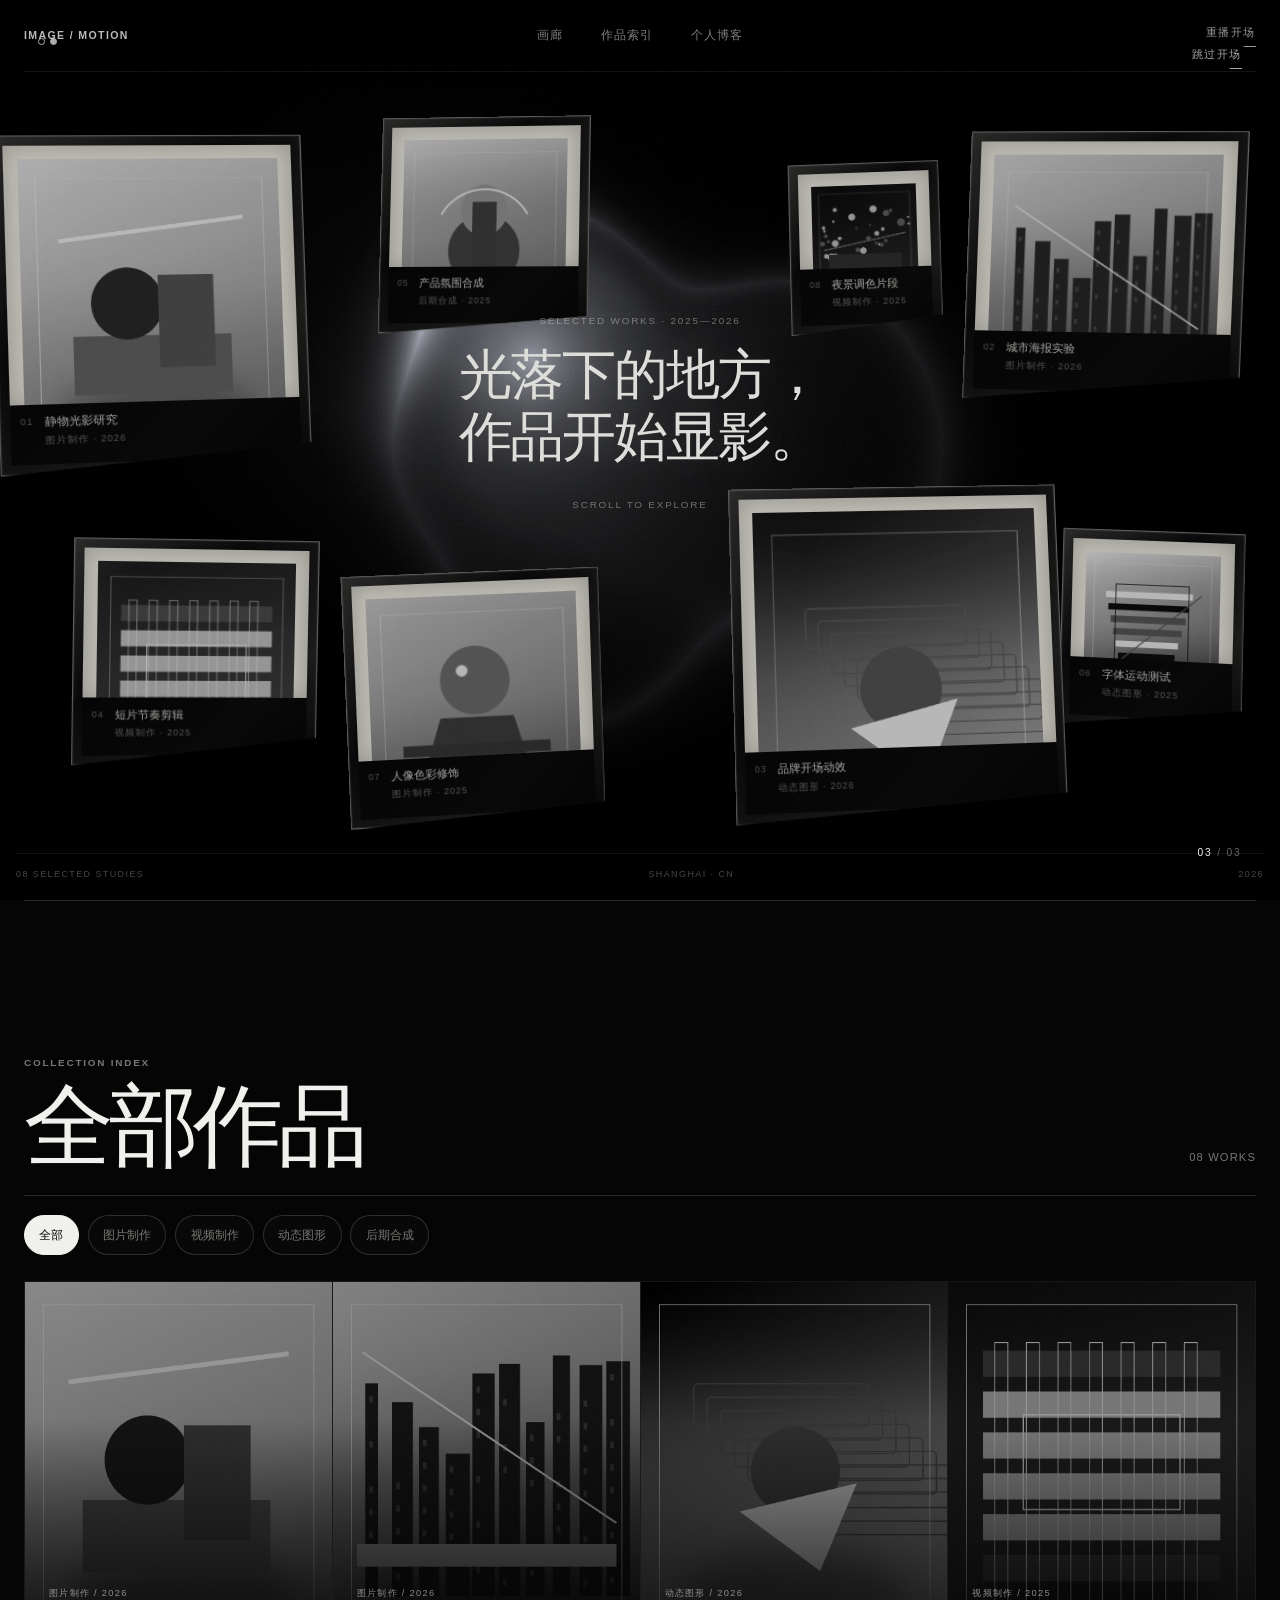
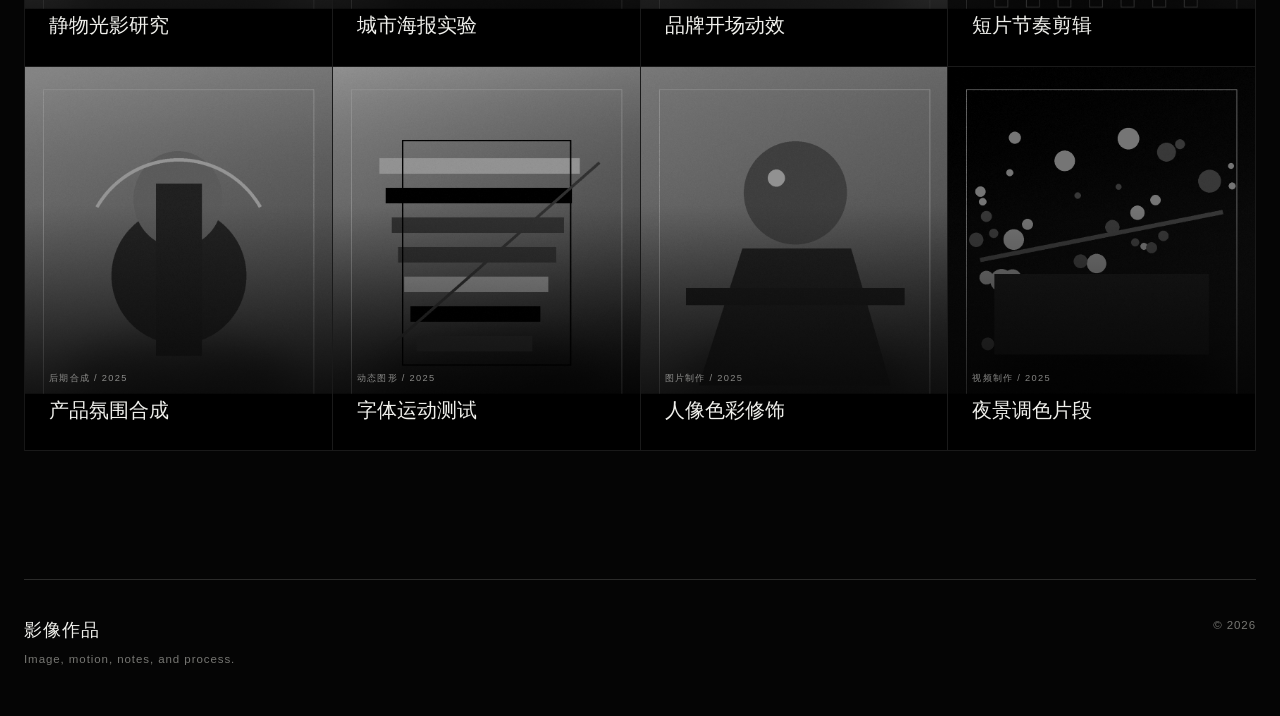
==== commit aa1ac9e0: "Redesign journal and article pages" ====
--- a/index.html
+++ b/index.html
@@ -10,7 +10,7 @@
       content="个人影像作品画廊，展示图片制作、视频制作、动态图形和后期合成作品。"
     >
     <link rel="icon" href="assets/favicon.png" type="image/png">
-    <link rel="stylesheet" href="styles.css?v=20260629g">
+    <link rel="stylesheet" href="styles.css?v=20260630a">
   </head>
   <body class="intro-running">
     <a class="skip-link" href="#gallery">跳到作品画廊</a>
@@ -55,7 +55,7 @@
       <nav class="site-nav" aria-label="主导航">
         <a href="#gallery">画廊</a>
         <a href="#archive">作品索引</a>
-        <a href="#about">关于</a>
+        <a href="blog.html">个人博客</a>
       </nav>
       <button class="replay-button" id="replay-intro" type="button">重播开场</button>
     </header>
@@ -87,11 +87,6 @@
         <div class="archive-grid" id="archive-grid" aria-label="作品索引"></div>
       </section>
 
-      <section class="journal-preview" id="recent" aria-labelledby="recent-title">
-        <p class="section-kicker">Journal / Process</p>
-        <h2 id="recent-title">创作笔记即将展开。</h2>
-        <p>关于图像、剪辑、动态和后期过程的记录。</p>
-      </section>
     </main>
 
     <footer class="site-footer" id="about">
--- a/styles.css
+++ b/styles.css
@@ -573,13 +573,18 @@
 }
 
 .site-nav a:hover,
-.site-nav a:focus-visible {
+.site-nav a:focus-visible,
+.site-nav a[aria-current="page"] {
   color: var(--white);
 }
 
 .replay-button {
   justify-self: end;
   padding: 0;
+}
+
+.header-return {
+  text-decoration: none;
 }
 
 main,
@@ -1011,6 +1016,214 @@
   color: var(--muted);
 }
 
+.blog-page .light-fallback {
+  opacity: 0;
+  background-position: 42% center;
+  filter: grayscale(1) contrast(1.42) brightness(0.26) blur(9px);
+  transform: scale(1.08);
+}
+
+.blog-page.no-webgl .light-fallback {
+  opacity: 0.42;
+}
+
+.blog-page .vignette {
+  background:
+    radial-gradient(circle at 47% 43%, transparent 8%, rgba(0, 0, 0, 0.3) 48%, rgba(0, 0, 0, 0.94) 108%),
+    linear-gradient(90deg, rgba(0, 0, 0, 0.42), transparent 48%, rgba(0, 0, 0, 0.68));
+}
+
+.blog-page .site-header {
+  background: linear-gradient(180deg, rgba(5, 5, 5, 0.86), rgba(5, 5, 5, 0));
+}
+
+.blog-main {
+  position: relative;
+  z-index: 10;
+}
+
+.blog-hero {
+  position: relative;
+  display: grid;
+  align-items: center;
+  min-height: 100svh;
+  padding-top: 8rem;
+  padding-bottom: 6rem;
+  border-top: 0;
+  border-bottom: 1px solid var(--line);
+}
+
+.blog-hero-copy {
+  max-width: 75rem;
+}
+
+.blog-hero h1 {
+  max-width: 10ch;
+  margin: 1.1rem 0 2rem;
+  font-family: "Noto Serif SC", "Songti SC", "SimSun", Georgia, serif;
+  font-size: clamp(4.6rem, 10vw, 10.8rem);
+  font-weight: 400;
+  line-height: 0.92;
+  letter-spacing: -0.075em;
+  text-shadow: 0 0 60px rgba(255, 255, 255, 0.1);
+}
+
+.blog-hero-copy > p:last-child {
+  max-width: 34rem;
+  margin: 0;
+  color: var(--muted);
+}
+
+.blog-scroll-link {
+  position: absolute;
+  right: 0;
+  bottom: 2.2rem;
+  color: var(--muted);
+  font-size: 0.62rem;
+  letter-spacing: 0.16em;
+  text-decoration: none;
+  text-transform: uppercase;
+  transition: color 180ms ease;
+}
+
+.blog-scroll-link:hover,
+.blog-scroll-link:focus-visible {
+  color: var(--white);
+}
+
+.blog-notes,
+.blog-about {
+  width: min(calc(100% - 48px), var(--max-width));
+  margin: 0 auto;
+}
+
+.blog-notes {
+  padding: clamp(6rem, 12vw, 11rem) 0;
+}
+
+.blog-section-head {
+  display: flex;
+  align-items: end;
+  justify-content: space-between;
+  gap: 2rem;
+  padding-bottom: 1.5rem;
+  border-bottom: 1px solid var(--line);
+}
+
+.blog-section-head h2,
+.blog-about h2 {
+  margin: 0;
+  font-family: "Noto Serif SC", "Songti SC", serif;
+  font-size: clamp(2.7rem, 7vw, 7.4rem);
+  font-weight: 400;
+  line-height: 1;
+  letter-spacing: -0.06em;
+}
+
+.blog-result {
+  margin: 0 0 0.3rem;
+  color: var(--muted);
+  font-size: 0.7rem;
+  letter-spacing: 0.1em;
+}
+
+.blog-filters {
+  display: flex;
+  flex-wrap: wrap;
+  gap: 0.55rem;
+  padding: 1.2rem 0 1.6rem;
+}
+
+.blog-notes-grid {
+  border-top: 1px solid var(--fine-line);
+}
+
+.note-card {
+  border-bottom: 1px solid var(--fine-line);
+}
+
+.note-card[hidden] {
+  display: none;
+}
+
+.note-card summary {
+  display: grid;
+  grid-template-columns: 4rem minmax(8rem, 0.55fr) minmax(0, 1.2fr) auto;
+  align-items: center;
+  gap: 1.5rem;
+  min-height: 9rem;
+  cursor: pointer;
+  list-style: none;
+  transition: background-color 220ms ease, padding 280ms var(--ease-cinema);
+}
+
+.note-card summary::-webkit-details-marker {
+  display: none;
+}
+
+.note-card summary:hover,
+.note-card summary:focus-visible {
+  padding-right: 1rem;
+  padding-left: 1rem;
+  background: rgba(255, 255, 255, 0.025);
+}
+
+.note-index,
+.note-meta,
+.note-action {
+  color: var(--muted);
+  font-size: 0.62rem;
+  letter-spacing: 0.12em;
+  text-transform: uppercase;
+}
+
+.note-card strong {
+  font-family: "Noto Serif SC", "Songti SC", serif;
+  font-size: clamp(1.55rem, 3vw, 3.1rem);
+  font-weight: 400;
+  line-height: 1.15;
+  letter-spacing: -0.04em;
+}
+
+.note-action {
+  white-space: nowrap;
+}
+
+.note-action-close,
+.note-card[open] .note-action-open {
+  display: none;
+}
+
+.note-card[open] .note-action-close {
+  display: inline;
+}
+
+.note-body {
+  max-width: 44rem;
+  margin-left: calc(5.5rem + min(22vw, 18rem));
+  padding: 0 0 3rem;
+  color: var(--silver);
+}
+
+.note-body p {
+  margin: 0;
+}
+
+.blog-about {
+  padding: clamp(6rem, 12vw, 11rem) 0;
+  border-top: 1px solid var(--line);
+}
+
+.blog-about h2 {
+  max-width: 11ch;
+}
+
+.blog-about > p:last-child {
+  max-width: 34rem;
+  margin: 2rem 0 0;
+  color: var(--muted);
+}
+
 .site-footer {
   display: flex;
   justify-content: space-between;
@@ -1229,11 +1442,15 @@
   }
 
   .site-header {
-    grid-template-columns: 1fr auto;
+    grid-template-columns: 1fr auto 1fr;
     width: calc(100% - 32px);
   }
 
   .site-nav {
+    gap: 0;
+  }
+
+  .site-nav a:not(:last-child) {
     display: none;
   }
 
@@ -1301,8 +1518,49 @@
 
   .archive-section,
   .journal-preview,
+  .blog-notes,
+  .blog-about,
   .site-footer {
     width: calc(100% - 32px);
+  }
+
+  .blog-hero {
+    min-height: 100svh;
+    padding-top: 8rem;
+  }
+
+  .blog-hero h1 {
+    font-size: clamp(4rem, 14vw, 7.5rem);
+  }
+
+  .note-card summary {
+    grid-template-columns: 3rem 1fr auto;
+    gap: 0.8rem 1rem;
+    min-height: 8rem;
+  }
+
+  .note-meta {
+    grid-column: 2;
+    grid-row: 1;
+  }
+
+  .note-card strong {
+    grid-column: 2 / -1;
+    grid-row: 2;
+  }
+
+  .note-index {
+    grid-row: 1 / span 2;
+  }
+
+  .note-action {
+    grid-column: 3;
+    grid-row: 1;
+  }
+
+  .note-body {
+    margin-left: 0;
+    padding: 0 0 2.5rem 4rem;
   }
 
   .archive-grid {
@@ -1377,6 +1635,32 @@
   .archive-head {
     align-items: flex-start;
     flex-direction: column;
+  }
+
+  .blog-section-head {
+    align-items: flex-start;
+    flex-direction: column;
+  }
+
+  .blog-hero h1 {
+    font-size: clamp(3.2rem, 14vw, 5.2rem);
+  }
+
+  .blog-scroll-link {
+    right: auto;
+    left: 0;
+  }
+
+  .note-card summary {
+    grid-template-columns: 2.2rem 1fr;
+  }
+
+  .note-action {
+    display: none !important;
+  }
+
+  .note-body {
+    padding-left: 3.2rem;
   }
 
   .filter-button {
@@ -1412,3 +1696,645 @@
     --lift: 0px;
   }
 }
+
+/* Journal index and article layouts */
+.journal-shell,
+.article-shell {
+  position: relative;
+  z-index: 10;
+  display: grid;
+  width: min(calc(100% - 48px), var(--max-width));
+  margin: 0 auto;
+  padding: 8.5rem 0 7rem;
+}
+
+.journal-shell {
+  grid-template-columns: minmax(170px, 0.72fr) minmax(580px, 3.2fr) minmax(170px, 0.78fr);
+  gap: clamp(1.5rem, 3vw, 3.5rem);
+  align-items: start;
+}
+
+.journal-profile,
+.journal-stats,
+.article-journal-mark,
+.article-toc {
+  position: sticky;
+  top: 7.5rem;
+}
+
+.journal-profile h1 {
+  margin: 1.1rem 0 1.6rem;
+  font-family: "Noto Serif SC", "Songti SC", "SimSun", Georgia, serif;
+  font-size: clamp(3.4rem, 5.8vw, 6.8rem);
+  font-weight: 400;
+  line-height: 0.92;
+  letter-spacing: -0.075em;
+}
+
+.journal-intro {
+  max-width: 15rem;
+  margin: 0;
+  color: var(--muted);
+  font-size: 0.86rem;
+}
+
+.journal-profile-meta {
+  display: grid;
+  gap: 0.85rem;
+  margin: 2.8rem 0 0;
+  padding-top: 1.2rem;
+  border-top: 1px solid var(--fine-line);
+}
+
+.journal-profile-meta div,
+.journal-stat-list div {
+  display: flex;
+  justify-content: space-between;
+  gap: 1rem;
+}
+
+.journal-profile-meta dt,
+.journal-profile-meta dd,
+.journal-stat-list dt,
+.journal-stat-list dd {
+  margin: 0;
+  color: var(--muted);
+  font-size: 0.65rem;
+  letter-spacing: 0.08em;
+}
+
+.journal-index {
+  min-width: 0;
+}
+
+.journal-toolbar {
+  display: flex;
+  align-items: end;
+  justify-content: space-between;
+  gap: 2rem;
+  padding-bottom: 1.2rem;
+  border-bottom: 1px solid var(--line);
+}
+
+.journal-toolbar h2 {
+  margin: 0.35rem 0 0;
+  font-family: "Noto Serif SC", "Songti SC", "SimSun", Georgia, serif;
+  font-size: clamp(2rem, 4vw, 4rem);
+  font-weight: 400;
+  line-height: 1;
+  letter-spacing: -0.05em;
+}
+
+.journal-index .blog-filters {
+  padding: 1rem 0 1.4rem;
+  border-bottom: 1px solid var(--fine-line);
+}
+
+.journal-card-grid {
+  display: grid;
+  grid-template-columns: repeat(2, minmax(0, 1fr));
+  border-left: 1px solid var(--fine-line);
+}
+
+.journal-card {
+  min-width: 0;
+  border-right: 1px solid var(--fine-line);
+  border-bottom: 1px solid var(--fine-line);
+}
+
+.journal-card a {
+  display: flex;
+  min-height: 21rem;
+  height: 100%;
+  padding: clamp(1.3rem, 2.4vw, 2.2rem);
+  flex-direction: column;
+  color: inherit;
+  text-decoration: none;
+  transition: background-color 260ms ease, padding 350ms var(--ease-cinema);
+}
+
+.journal-card a:hover,
+.journal-card a:focus-visible {
+  padding-right: clamp(1.6rem, 2.8vw, 2.6rem);
+  padding-left: clamp(1.6rem, 2.8vw, 2.6rem);
+  outline: 0;
+  background: rgba(255, 255, 255, 0.035);
+}
+
+.journal-card-topline,
+.journal-card-footer {
+  display: flex;
+  justify-content: space-between;
+  gap: 1rem;
+  color: var(--muted);
+  font-size: 0.62rem;
+  letter-spacing: 0.08em;
+}
+
+.journal-card h3 {
+  margin: 2.4rem 0 1rem;
+  font-family: "Noto Serif SC", "Songti SC", "SimSun", Georgia, serif;
+  font-size: clamp(1.7rem, 2.7vw, 2.8rem);
+  font-weight: 400;
+  line-height: 1.18;
+  letter-spacing: -0.045em;
+}
+
+.journal-card > a > p {
+  max-width: 30rem;
+  margin: 0 0 2.6rem;
+  color: var(--silver);
+  font-size: 0.84rem;
+}
+
+.journal-card-footer {
+  align-items: end;
+  margin-top: auto;
+}
+
+.journal-card-footer ul,
+.article-tags {
+  display: flex;
+  flex-wrap: wrap;
+  gap: 0.45rem;
+  margin: 0;
+  padding: 0;
+  list-style: none;
+}
+
+.journal-card-footer li,
+.article-tags li {
+  padding: 0.25rem 0.45rem;
+  border: 1px solid var(--fine-line);
+  color: var(--muted);
+  font-size: 0.58rem;
+  letter-spacing: 0.06em;
+}
+
+.journal-card-footer > span {
+  flex: 0 0 auto;
+  color: var(--paper);
+}
+
+.journal-stats section,
+.article-toc {
+  padding: 1.15rem 0;
+  border-top: 1px solid var(--line);
+}
+
+.journal-stats section + section {
+  margin-top: 2.6rem;
+}
+
+.journal-stats h2,
+.article-toc h2 {
+  margin: 0.45rem 0 1.2rem;
+  font-family: "Noto Serif SC", "Songti SC", "SimSun", Georgia, serif;
+  font-size: 1.35rem;
+  font-weight: 400;
+}
+
+.journal-stat-list {
+  display: grid;
+  gap: 0.8rem;
+  margin: 0;
+}
+
+.journal-stat-list dd {
+  color: var(--paper);
+}
+
+.journal-category-list > div,
+.article-toc nav {
+  display: grid;
+}
+
+.journal-category-list button {
+  display: flex;
+  justify-content: space-between;
+  width: 100%;
+  padding: 0.65rem 0;
+  border: 0;
+  border-bottom: 1px solid var(--fine-line);
+  background: transparent;
+  color: var(--muted);
+  cursor: pointer;
+  font-size: 0.68rem;
+  text-align: left;
+  transition: color 180ms ease, padding 180ms ease;
+}
+
+.journal-category-list button:hover,
+.journal-category-list button:focus-visible {
+  padding-left: 0.35rem;
+  color: var(--white);
+}
+
+.journal-about {
+  position: relative;
+  z-index: 10;
+}
+
+.article-shell {
+  grid-template-columns: minmax(150px, 0.7fr) minmax(0, 3.6fr) minmax(180px, 0.85fr);
+  gap: clamp(2rem, 5vw, 5.5rem);
+  align-items: start;
+}
+
+.article-journal-mark > a {
+  display: block;
+  margin: 1rem 0 1.5rem;
+  color: var(--white);
+  font-family: "Noto Serif SC", "Songti SC", "SimSun", Georgia, serif;
+  font-size: clamp(2.6rem, 4vw, 4.8rem);
+  line-height: 0.95;
+  letter-spacing: -0.07em;
+  text-decoration: none;
+}
+
+.article-journal-mark > p:last-child {
+  max-width: 12rem;
+  margin: 0;
+  color: var(--muted);
+  font-size: 0.68rem;
+}
+
+.article-content {
+  min-width: 0;
+  padding: 0 clamp(1.5rem, 4vw, 4rem);
+  border-right: 1px solid var(--fine-line);
+  border-left: 1px solid var(--fine-line);
+}
+
+.article-header {
+  padding: 0 0 clamp(3.5rem, 7vw, 6.5rem);
+  border-bottom: 1px solid var(--line);
+}
+
+.article-eyebrow,
+.article-section-number {
+  margin: 0;
+  color: var(--muted);
+  font-size: 0.64rem;
+  letter-spacing: 0.12em;
+  text-transform: uppercase;
+}
+
+.article-header h1 {
+  max-width: 14ch;
+  margin: 1.6rem 0 1.8rem;
+  font-family: "Noto Serif SC", "Songti SC", "SimSun", Georgia, serif;
+  font-size: clamp(3rem, 6vw, 7rem);
+  font-weight: 400;
+  line-height: 0.98;
+  letter-spacing: -0.065em;
+}
+
+.article-deck {
+  max-width: 45rem;
+  margin: 0 0 1.8rem;
+  color: var(--silver);
+  font-size: clamp(1rem, 1.5vw, 1.25rem);
+}
+
+.article-body {
+  max-width: 48rem;
+  margin: 0 auto;
+}
+
+.article-body section {
+  padding: clamp(4rem, 8vw, 7rem) 0;
+  border-bottom: 1px solid var(--fine-line);
+  scroll-margin-top: 7rem;
+}
+
+.article-body h2 {
+  margin: 0.8rem 0 2.2rem;
+  font-family: "Noto Serif SC", "Songti SC", "SimSun", Georgia, serif;
+  font-size: clamp(2rem, 3.8vw, 4rem);
+  font-weight: 400;
+  line-height: 1.08;
+  letter-spacing: -0.05em;
+}
+
+.article-body p,
+.article-body li {
+  color: var(--paper);
+  font-size: clamp(1rem, 1.25vw, 1.13rem);
+  line-height: 2;
+}
+
+.article-body p {
+  margin: 0 0 1.5rem;
+}
+
+.article-body ul {
+  margin: 2.4rem 0;
+  padding: 1.5rem 0 1.5rem 1.5rem;
+  border-top: 1px solid var(--fine-line);
+  border-bottom: 1px solid var(--fine-line);
+}
+
+.article-body li + li {
+  margin-top: 0.55rem;
+}
+
+.article-body blockquote {
+  margin: 3.2rem 0 0;
+  padding: 0 0 0 1.6rem;
+  border-left: 1px solid var(--paper);
+  color: var(--white);
+  font-family: "Noto Serif SC", "Songti SC", "SimSun", Georgia, serif;
+  font-size: clamp(1.55rem, 2.7vw, 2.6rem);
+  line-height: 1.5;
+}
+
+.article-toc nav a {
+  display: grid;
+  grid-template-columns: 1.8rem 1fr;
+  gap: 0.5rem;
+  padding: 0.7rem 0;
+  border-bottom: 1px solid var(--fine-line);
+  color: var(--muted);
+  font-size: 0.68rem;
+  line-height: 1.5;
+  text-decoration: none;
+  transition: color 180ms ease, padding 180ms ease;
+}
+
+.article-toc nav a:hover,
+.article-toc nav a:focus-visible,
+.article-toc nav a[aria-current="true"] {
+  padding-left: 0.3rem;
+  color: var(--white);
+}
+
+.article-toc nav a span {
+  color: var(--silver);
+}
+
+.article-pagination {
+  display: grid;
+  grid-template-columns: repeat(2, minmax(0, 1fr));
+  gap: 1px;
+  margin: 4rem 0 0;
+  background: var(--fine-line);
+  border: 1px solid var(--fine-line);
+}
+
+.article-pagination a {
+  display: grid;
+  gap: 0.65rem;
+  min-height: 9rem;
+  padding: 1.4rem;
+  background: rgba(5, 5, 5, 0.9);
+  color: var(--white);
+  text-decoration: none;
+  transition: background-color 180ms ease;
+}
+
+.article-pagination a:hover,
+.article-pagination a:focus-visible {
+  background: rgba(255, 255, 255, 0.04);
+}
+
+.article-pagination a:last-child {
+  text-align: right;
+}
+
+.article-pagination span {
+  color: var(--muted);
+  font-size: 0.62rem;
+  letter-spacing: 0.1em;
+}
+
+.article-pagination strong {
+  align-self: end;
+  font-family: "Noto Serif SC", "Songti SC", "SimSun", Georgia, serif;
+  font-size: 1.2rem;
+  font-weight: 400;
+  line-height: 1.35;
+}
+
+@media (max-width: 1180px) {
+  .journal-shell {
+    grid-template-columns: minmax(150px, 0.7fr) minmax(0, 3fr);
+  }
+
+  .journal-stats {
+    display: none;
+  }
+
+  .article-shell {
+    grid-template-columns: minmax(130px, 0.6fr) minmax(0, 3fr);
+  }
+
+  .article-toc {
+    display: none;
+  }
+}
+
+@media (max-width: 760px) {
+  .journal-shell,
+  .article-shell {
+    display: block;
+    width: calc(100% - 32px);
+    padding-top: 7.5rem;
+  }
+
+  .journal-profile,
+  .article-journal-mark {
+    position: relative;
+    top: auto;
+    padding-bottom: 3.5rem;
+    border-bottom: 1px solid var(--line);
+  }
+
+  .journal-profile h1 {
+    font-size: clamp(4rem, 19vw, 6.4rem);
+  }
+
+  .journal-profile-meta,
+  .article-journal-mark > p:last-child {
+    display: none;
+  }
+
+  .journal-index {
+    padding-top: 3rem;
+  }
+
+  .journal-card-grid {
+    grid-template-columns: 1fr;
+  }
+
+  .journal-card a {
+    min-height: 19rem;
+  }
+
+  .article-content {
+    padding: 3.5rem 0 0;
+    border-right: 0;
+    border-left: 0;
+  }
+
+  .article-header h1 {
+    font-size: clamp(3.1rem, 15vw, 5.8rem);
+  }
+
+  .article-pagination {
+    grid-template-columns: 1fr;
+  }
+}
+
+@media (max-width: 520px) {
+  .journal-toolbar {
+    align-items: flex-start;
+    flex-direction: column;
+    gap: 0.8rem;
+  }
+
+  .journal-index .blog-filters {
+    display: grid;
+    grid-template-columns: repeat(2, minmax(0, 1fr));
+  }
+
+  .journal-index .filter-button:last-child {
+    grid-column: 1 / -1;
+  }
+
+  .journal-card-footer {
+    align-items: flex-start;
+    flex-direction: column;
+  }
+
+  .article-body p,
+  .article-body li {
+    line-height: 1.85;
+  }
+}
+
+/* Warm editorial accent and clearer journal-card affordance */
+.blog-page {
+  --journal-accent: #d9965b;
+  --journal-accent-bright: #f0b576;
+  --journal-accent-soft: rgba(217, 150, 91, 0.11);
+  --journal-accent-line: rgba(217, 150, 91, 0.58);
+  --journal-card-line: rgba(240, 240, 236, 0.2);
+}
+
+.blog-page ::selection {
+  background: var(--journal-accent);
+  color: var(--black);
+}
+
+.blog-page .section-kicker,
+.blog-page .article-section-number {
+  color: var(--journal-accent);
+}
+
+.blog-page .filter-button:hover,
+.blog-page .filter-button:focus-visible {
+  border-color: var(--journal-accent-line);
+  color: var(--journal-accent-bright);
+}
+
+.blog-page .filter-button[aria-pressed="true"] {
+  border-color: var(--journal-accent);
+  background: var(--journal-accent);
+  color: var(--black);
+}
+
+.journal-card-grid {
+  gap: 0.8rem;
+  border-left: 0;
+}
+
+.journal-card {
+  border: 0;
+}
+
+.journal-card a {
+  border: 1px solid var(--journal-card-line);
+  background: rgba(10, 10, 10, 0.7);
+  box-shadow: inset 0 0 0 1px rgba(255, 255, 255, 0.018);
+  transition:
+    background-color 260ms ease,
+    border-color 260ms ease,
+    box-shadow 320ms ease,
+    color 220ms ease,
+    padding 350ms var(--ease-cinema),
+    transform 350ms var(--ease-cinema);
+}
+
+.journal-card-topline > span:first-child,
+.journal-card-footer > span,
+.journal-stat-list dd {
+  color: var(--journal-accent);
+}
+
+.journal-card h3 {
+  transition: color 220ms ease, transform 350ms var(--ease-cinema);
+}
+
+.journal-card-footer li,
+.article-tags li {
+  border-color: rgba(217, 150, 91, 0.28);
+}
+
+.journal-category-list button:hover,
+.journal-category-list button:focus-visible,
+.article-toc nav a:hover,
+.article-toc nav a:focus-visible,
+.article-toc nav a[aria-current="true"] {
+  color: var(--journal-accent-bright);
+}
+
+.article-body blockquote {
+  border-left-color: var(--journal-accent);
+}
+
+.article-pagination a:hover,
+.article-pagination a:focus-visible {
+  background: var(--journal-accent-soft);
+}
+
+.journal-card a:focus-visible {
+  border-color: var(--journal-accent);
+  outline: 2px solid var(--journal-accent);
+  outline-offset: 3px;
+  background: var(--journal-accent-soft);
+  box-shadow: 0 18px 52px rgba(0, 0, 0, 0.56);
+  transform: translateY(-5px);
+}
+
+.journal-card a:focus-visible h3 {
+  color: var(--journal-accent-bright);
+  transform: translateX(0.28rem);
+}
+
+@media (hover: hover) and (pointer: fine) {
+  .journal-card a:hover {
+    border-color: var(--journal-accent-line);
+    outline: 0;
+    background: var(--journal-accent-soft);
+    box-shadow:
+      0 18px 52px rgba(0, 0, 0, 0.56),
+      inset 3px 0 0 var(--journal-accent);
+    transform: translateY(-5px);
+  }
+
+  .journal-card a:hover h3 {
+    color: var(--journal-accent-bright);
+    transform: translateX(0.28rem);
+  }
+}
+
+@media (max-width: 760px) {
+  .journal-card-grid {
+    gap: 0.7rem;
+  }
+
+  .journal-card a {
+    border-color: rgba(240, 240, 236, 0.24);
+  }
+}
